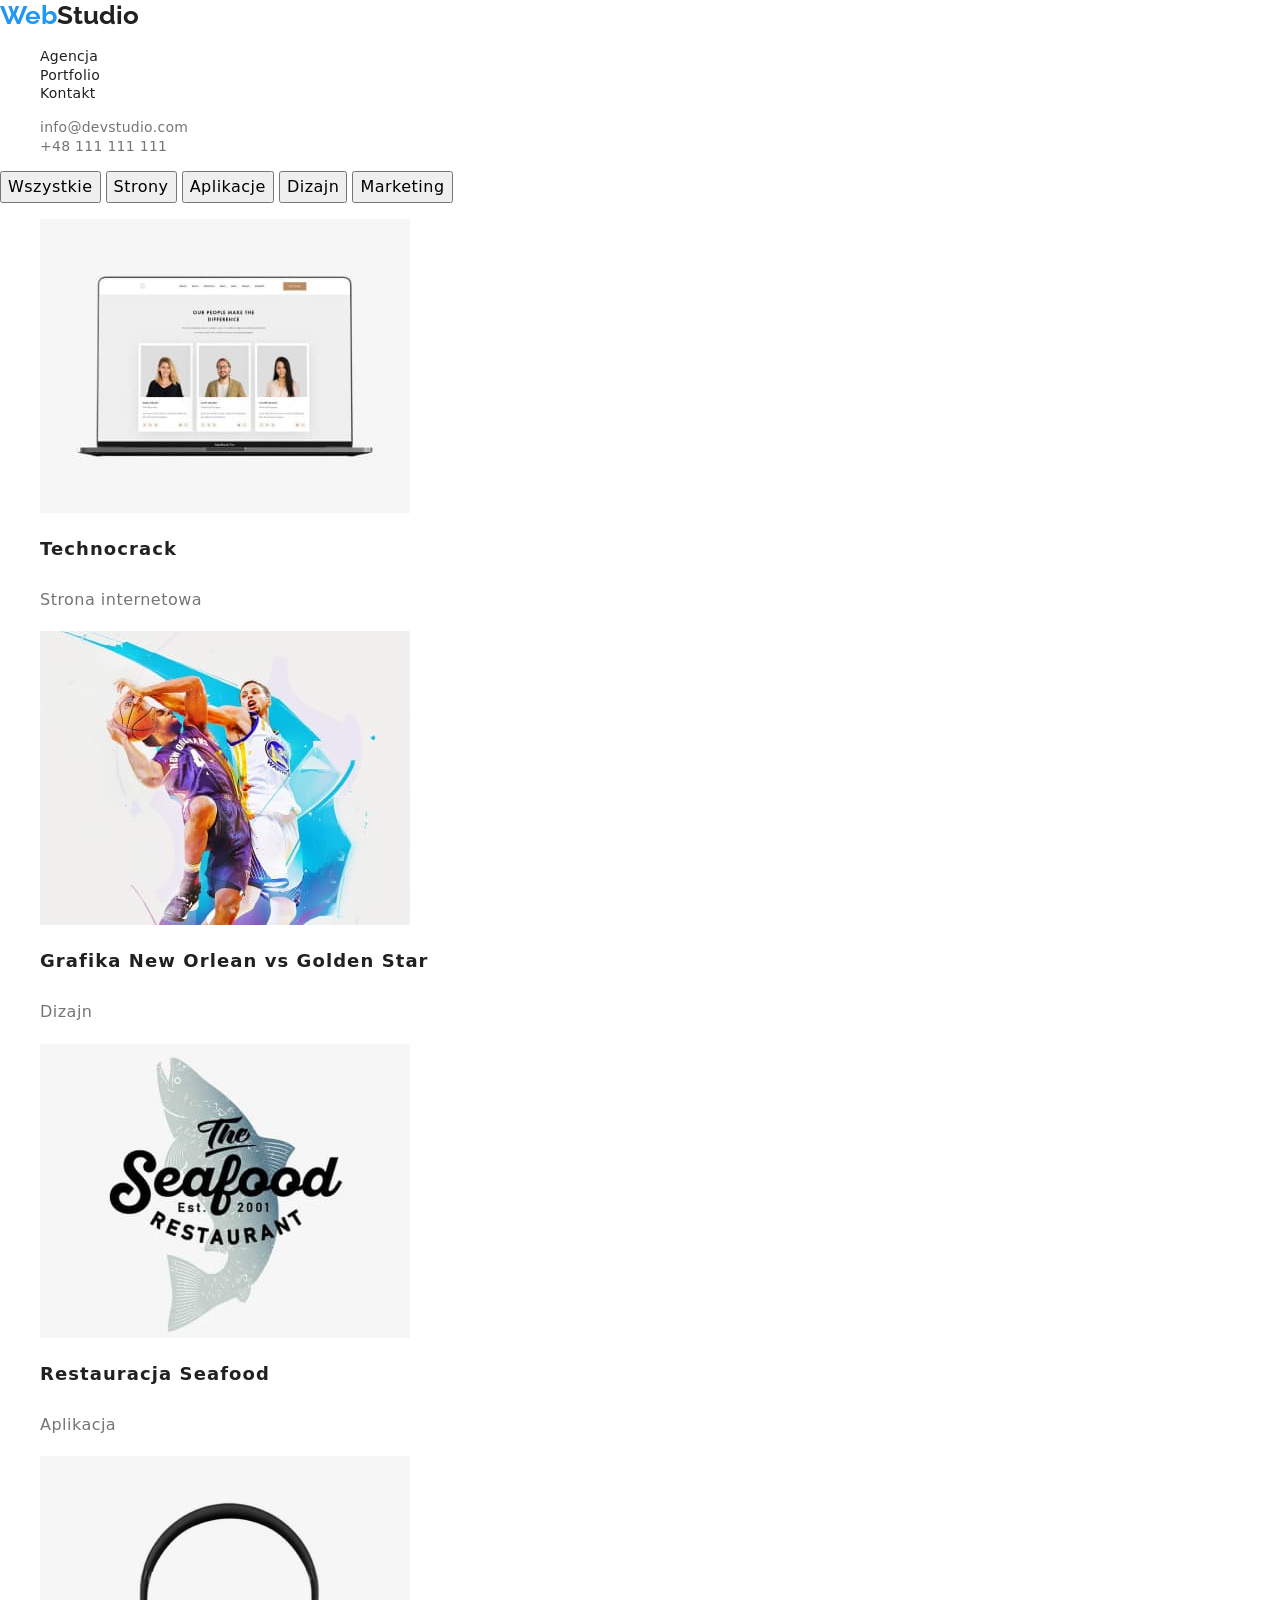
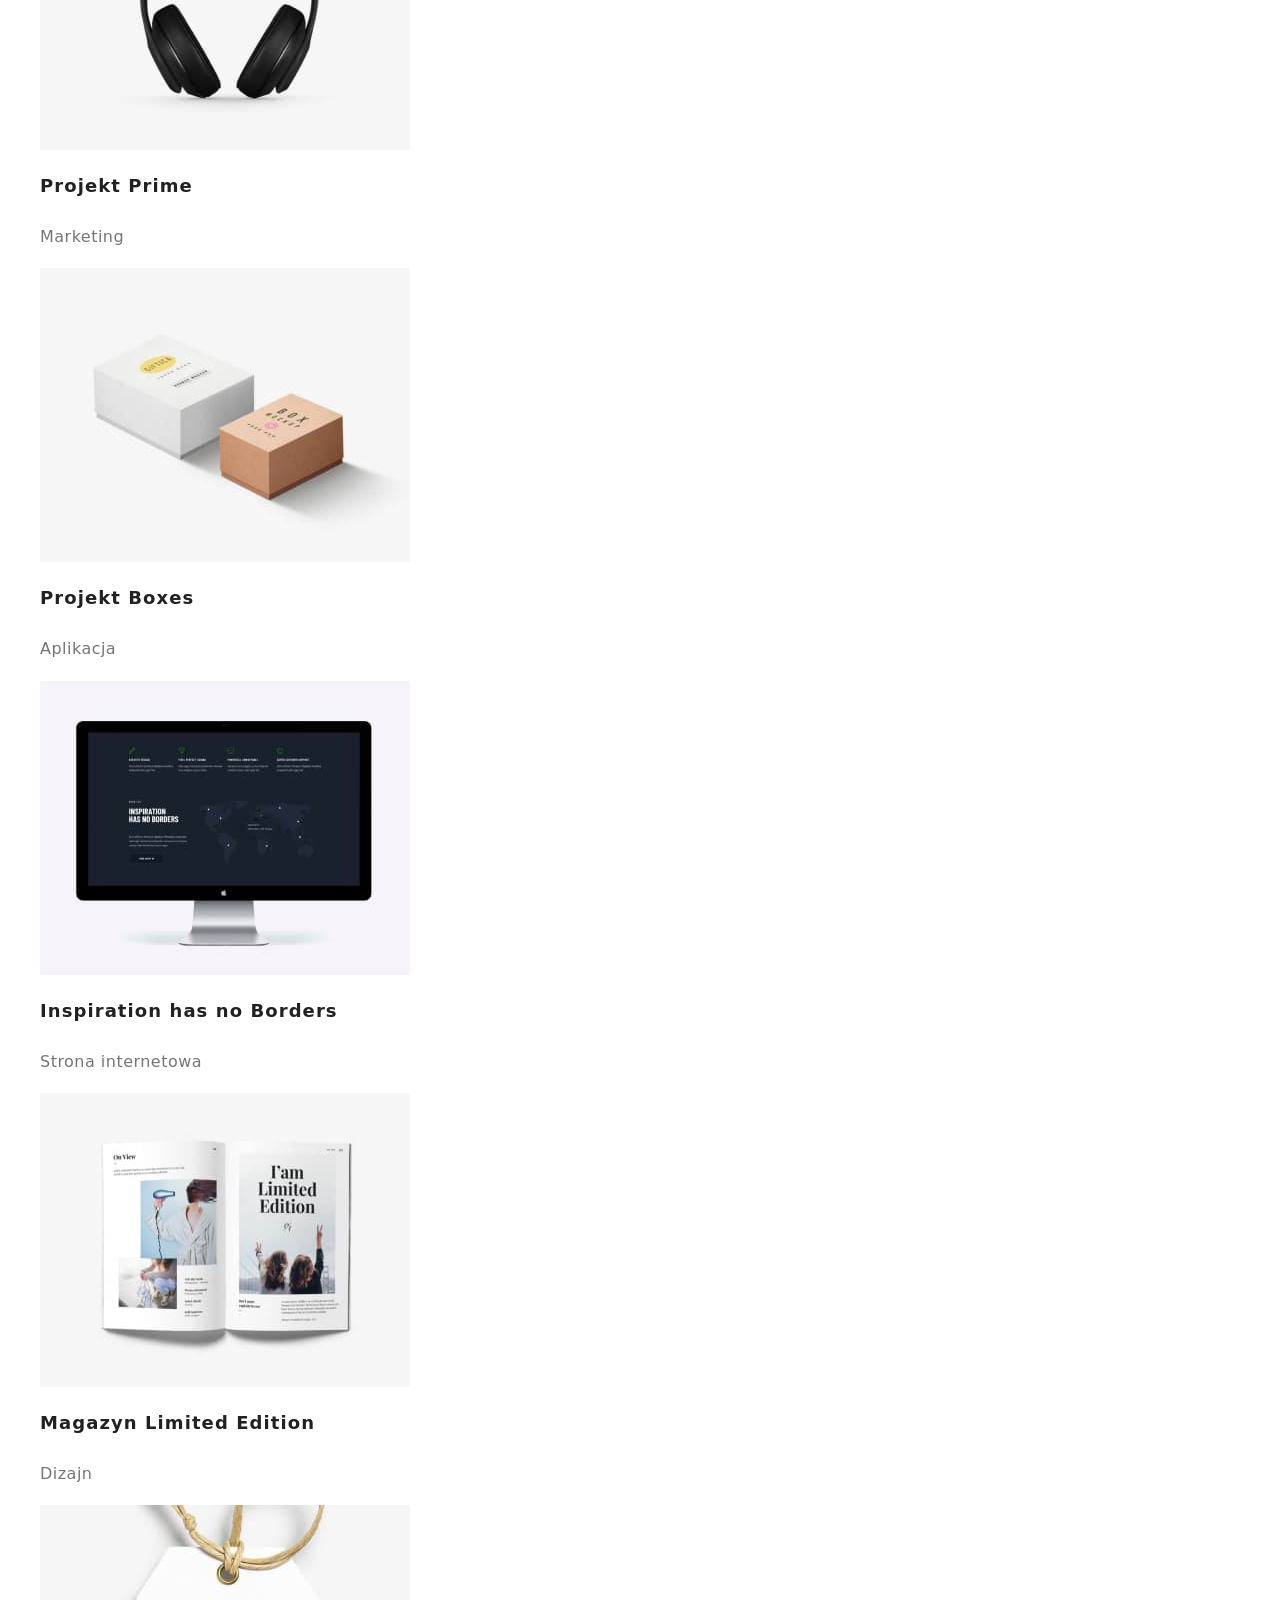
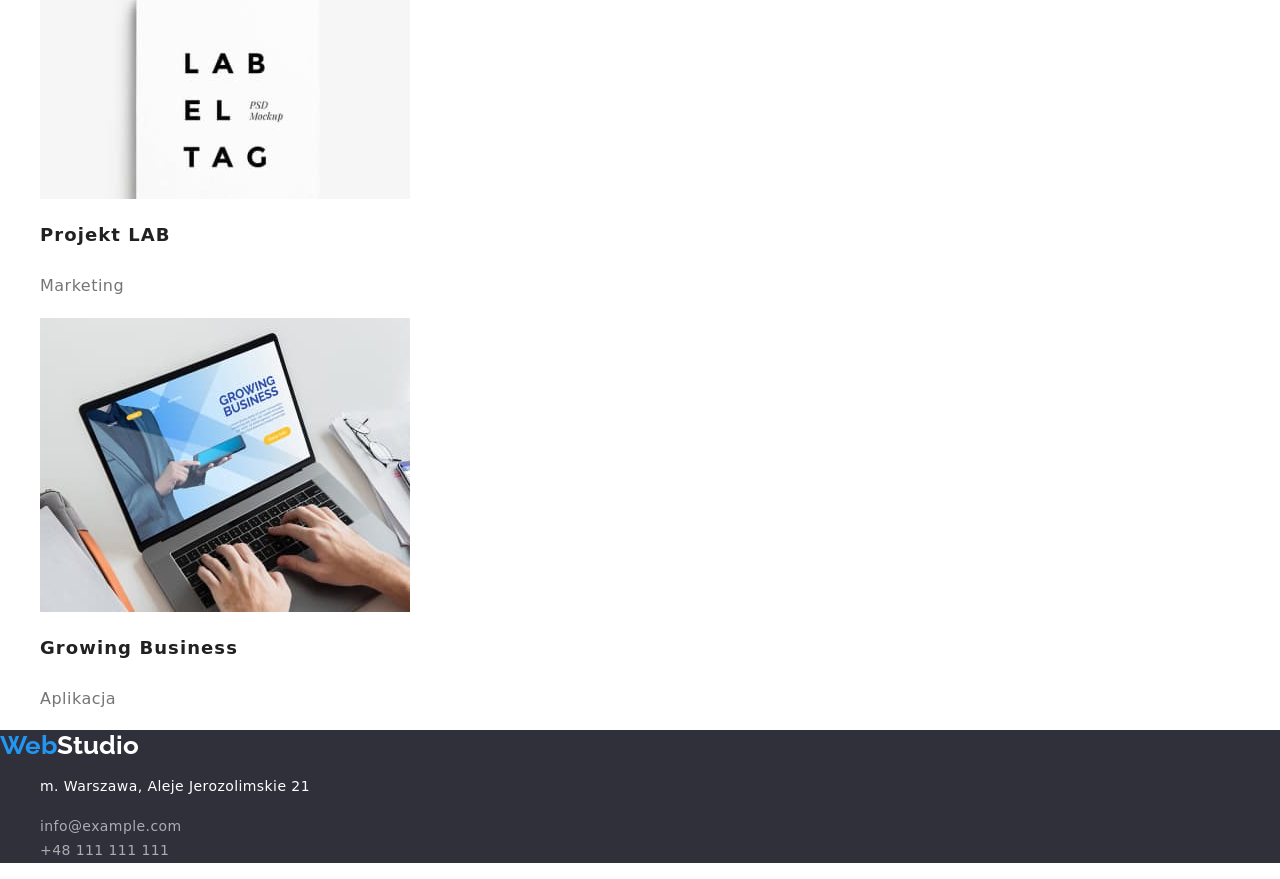
==== portfolio.html @ 0ccb574c "add modern-normalize" ====
<!DOCTYPE html>
<html lang="en">
  <head>
    <meta charset="UTF-8" />
    <meta http-equiv="X-UA-Compatible" content="IE=edge" />
    <meta name="viewport" content="width=device-width, initial-scale=1.0" />
    <title>Portfolio</title>
    <link href="./css/styles.css" rel="stylesheet" />
    <link rel="preconnect" href="https://fonts.googleapis.com" />
    <link rel="preconnect" href="https://fonts.gstatic.com" crossorigin />
    <link
      href="https://fonts.googleapis.com/css2?family=Raleway:wght@700&family=Roboto:wght@400;500;700;900&display=swap"
      rel="stylesheet"
    />
    <link
      rel="stylesheet"
      href="https://cdnjs.cloudflare.com/ajax/libs/modern-normalize/1.1.0/modern-normalize.min.css"
      integrity="sha512-wpPYUAdjBVSE4KJnH1VR1HeZfpl1ub8YT/NKx4PuQ5NmX2tKuGu6U/JRp5y+Y8XG2tV+wKQpNHVUX03MfMFn9Q=="
      crossorigin="anonymous"
      referrerpolicy="no-referrer"
    />
  </head>
  <body>
    <header>
      <a class="logo" href="./index.html"><span class="text-blue">Web</span>Studio</a>
      <nav>
        <ul class="menu-nav">
          <li><a href="./index.html">Agencja</a></li>
          <li><a href="./portfolio.html">Portfolio</a></li>
          <li><a href="#">Kontakt</a></li>
        </ul>
      </nav>
      <ul class="menu-contact">
        <li>
          <a href="mailto:info@devstudio.com">info@devstudio.com</a>
        </li>
        <li>
          <a href="tel:+48111111111">+48 111 111 111</a>
        </li>
      </ul>
    </header>
    <main>
      <section class="portfolio-list">
        <div class="menu2">
          <button class="porfolio-button" type="button">Wszystkie</button>
          <button class="porfolio-button" type="button">Strony</button>
          <button class="porfolio-button" type="button">Aplikacje</button>
          <button class="porfolio-button" type="button">Dizajn</button>
          <button class="porfolio-button" type="button">Marketing</button>
        </div>
        <div>
          <ul>
            <li>
              <img
                src="./images/portfolio/portfolio1_img.jpg"
                alt="strona internetowa technocrack"
                width="370px"
                height="294px"
              />
              <p class="porfolio-main-text">Technocrack</p>
              <p class="porfolio-text">Strona internetowa</p>
            </li>
            <li>
              <img
                src="./images/portfolio/portfolio2_img.jpg"
                alt="Dizajn Grafika New Orlean vs Golden Star"
                width="370px"
                height="294px"
              />
              <p class="porfolio-main-text">Grafika New Orlean vs Golden Star</p>
              <p class="porfolio-text">Dizajn</p>
            </li>
            <li>
              <img
                src="./images/portfolio/portfolio3_img.jpg"
                alt="Aplikacja Restauracja Seafood"
                width="370px"
                height="294px"
              />
              <p class="porfolio-main-text">Restauracja Seafood</p>
              <p class="porfolio-text">Aplikacja</p>
            </li>
            <li>
              <img
                src="./images/portfolio/portfolio4_img.jpg"
                alt="Marketing Projekt Prime"
                width="370px"
                height="294px"
              />
              <p class="porfolio-main-text">Projekt Prime</p>
              <p class="porfolio-text">Marketing</p>
            </li>
            <li>
              <img
                src="./images/portfolio/portfolio5_img.jpg"
                alt="Aplikacja Projekt Boxes"
                width="370px"
                height="294px"
              />
              <p class="porfolio-main-text">Projekt Boxes</p>
              <p class="porfolio-text">Aplikacja</p>
            </li>
            <li>
              <img
                src="./images/portfolio/portfolio6_img.jpg"
                alt="Strona internetowa Inspiration has no Borders"
                width="370px"
                height="294px"
              />
              <p class="porfolio-main-text">Inspiration has no Borders</p>
              <p class="porfolio-text">Strona internetowa</p>
            </li>
            <li>
              <img
                src="./images/portfolio/portfolio7_img.jpg"
                alt="Dizajn Magazyn Limited Edition"
                width="370px"
                height="294px"
              />
              <p class="porfolio-main-text">Magazyn Limited Edition</p>
              <p class="porfolio-text">Dizajn</p>
            </li>
            <li>
              <img
                src="./images/portfolio/portfolio8_img.jpg"
                alt="Marketing Projekt LAB"
                width="370px"
                height="294px"
              />
              <p class="porfolio-main-text">Projekt LAB</p>
              <p class="porfolio-text">Marketing</p>
            </li>
            <li>
              <img
                src="./images/portfolio/portfolio9_img.jpg"
                alt="Aplikacja Growing Business"
                width="370px"
                height="294px"
              />
              <p class="porfolio-main-text">Growing Business</p>
              <p class="porfolio-text">Aplikacja</p>
            </li>
          </ul>
        </div>
      </section>
    </main>
    <footer>
      <div class="footer-box">
        <a class="logo" href="./index.html"><span class="text-blue">Web</span>Studio</a>
        <address>
          <ul class="footer-address">
            <li>
              <a href="https://goo.gl/maps/KbZr57rCnXVUUgMi8" target="_blank"
                >m. Warszawa, Aleje Jerozolimskie 21</a
              >
            </li>
          </ul>
        </address>
        <ul class="footer-contact">
          <li><a href="mailto:info@example.com">info@example.com</a></li>
          <li><a href="tel:+48111111111">+48 111 111 111</a></li>
        </ul>
      </div>
    </footer>
  </body>
</html>
---- css/styles.css ----
body {
  font-family: 'Roboto', 'Raleway', sans-serif;
  color: #212121;
}
img {
  display: block;
}

/*WebStudio*/
.logo {
  font-family: 'Raleway';
  font-size: 26px;
  font-weight: 700;
  line-height: 1.2;
  text-decoration: none;
  color: #212121;
}
.logo:hover,
.logo:focus {
  color: #2196f3;
}
.text-blue {
  color: #2196f3;
}

/*Menu*/
.menu-nav a {
  font-size: 14px;
  font-weight: 500;
  line-height: 1.1;
  letter-spacing: 0.02em;
}
.menu-nav {
  list-style-type: none;
}
.menu-nav a {
  text-decoration: none;
  color: #212121;
}
.menu-nav a:hover,
.menu-nav a:focus {
  color: #2196f3;
}

/*Kontakt w header*/
.menu-contact a {
  font-size: 14px;
  font-weight: 500;
  line-height: 1.1;
  letter-spacing: 0.02em;
  color: #757575;
  text-decoration: none;
}
.menu-contact a:hover,
.menu-contact a:focus {
  color: #2196f3;
}
.menu-contact {
  list-style-type: none;
}

/*Linki*/
.link-decoration-color {
  text-decoration: none;
  color: #212121;
}

/*footer*/
.footer-box {
  background-color: #2f303a;
}
.footer-box a {
  color: #ffffff;
  text-decoration: none;
}
.footer-box a:hover,
.footer-box a:focus {
  color: #2196f3;
}
.footer-address {
  font-size: 14px;
  line-height: 1.7;
  letter-spacing: 0.03em;
  font-style: normal;
  list-style-type: none;
}
.footer-contact a {
  color: rgba(255, 255, 255, 0.6);
  font-size: 14px;
  line-height: 1.7;
  letter-spacing: 0.03em;
}

.footer-contact {
  list-style-type: none;
}

/*---Agencja---*/
/* EFEKTYWNE ROZWIĄZANIA DLA WASZEGO BIZNESU */
.first-page {
  background-color: #2f303a;
}
.main-title {
  color: #ffffff;
  font-weight: 900;
  font-size: 44px;
  line-height: 1.4;
  text-align: center;
  letter-spacing: 0.06em;
  text-transform: uppercase;
}
.first-page .first-button {
  background-color: #2196f3;
  color: #ffffff;
  font-weight: 700;
  font-size: 16px;
  line-height: 1.9;
  cursor: pointer;
  border-radius: 4px;
}
.first-page .first-button:hover,
.first-page .first-button:focus {
  box-shadow: 0px 4px 4px rgba(0, 0, 0, 0.15);
}

/*nasze atuty*/
.feature-box {
  list-style-type: none;
}
.text-feature {
  font-weight: 700;
  font-size: 14px;
  line-height: 1.1;
  letter-spacing: 0.03em;
  text-transform: uppercase;
}
.text-feature-under {
  font-size: 14px;
  line-height: 1.7;
  letter-spacing: 0.03em;
  color: #757575;
}

/*Czym sie zajmujemy*/
.second-title {
  font-weight: 700;
  font-size: 36px;
  line-height: 1.2;
  text-align: center;
  letter-spacing: 0.03em;
  list-style-type: none;
}
.job-box ul {
  list-style-type: none;
}

/*Nasz zespół*/
.team-box {
  background-color: #f5f4fa;
}
.team-box ul {
  list-style-type: none;
}

.third-title {
  font-weight: 500;
  font-size: 16px;
  line-height: 1.2;
  letter-spacing: 0.03em;
}
.job-name {
  font-size: 16px;
  line-height: 1.2;
  letter-spacing: 0.03em;
  color: #757575;
}

/*PORTFOLIO*/
/*Lista portfolio*/
.portfolio-list ul {
  list-style-type: none;
}
.portfolio-list button {
  cursor: pointer;
  font-weight: 500;
  font-size: 16px;
  line-height: 1.6;
  text-align: center;
  letter-spacing: 0.03em;
}
.porfolio-button:hover,
.porfolio-button:focus {
  background-color: #2196f3;
  border-radius: 4px;
  box-shadow: 0px 3px 1px rgba(0, 0, 0, 0.1), 0px 1px 2px rgba(0, 0, 0, 0.08),
    0px 2px 2px rgba(0, 0, 0, 0.12);
}
.porfolio-main-text {
  font-weight: 700;
  font-size: 18px;
  line-height: 2;
  letter-spacing: 0.06em;
}
.porfolio-text {
  font-size: 16px;
  line-height: 1.9;
  letter-spacing: 0.03em;
  color: #757575;
}
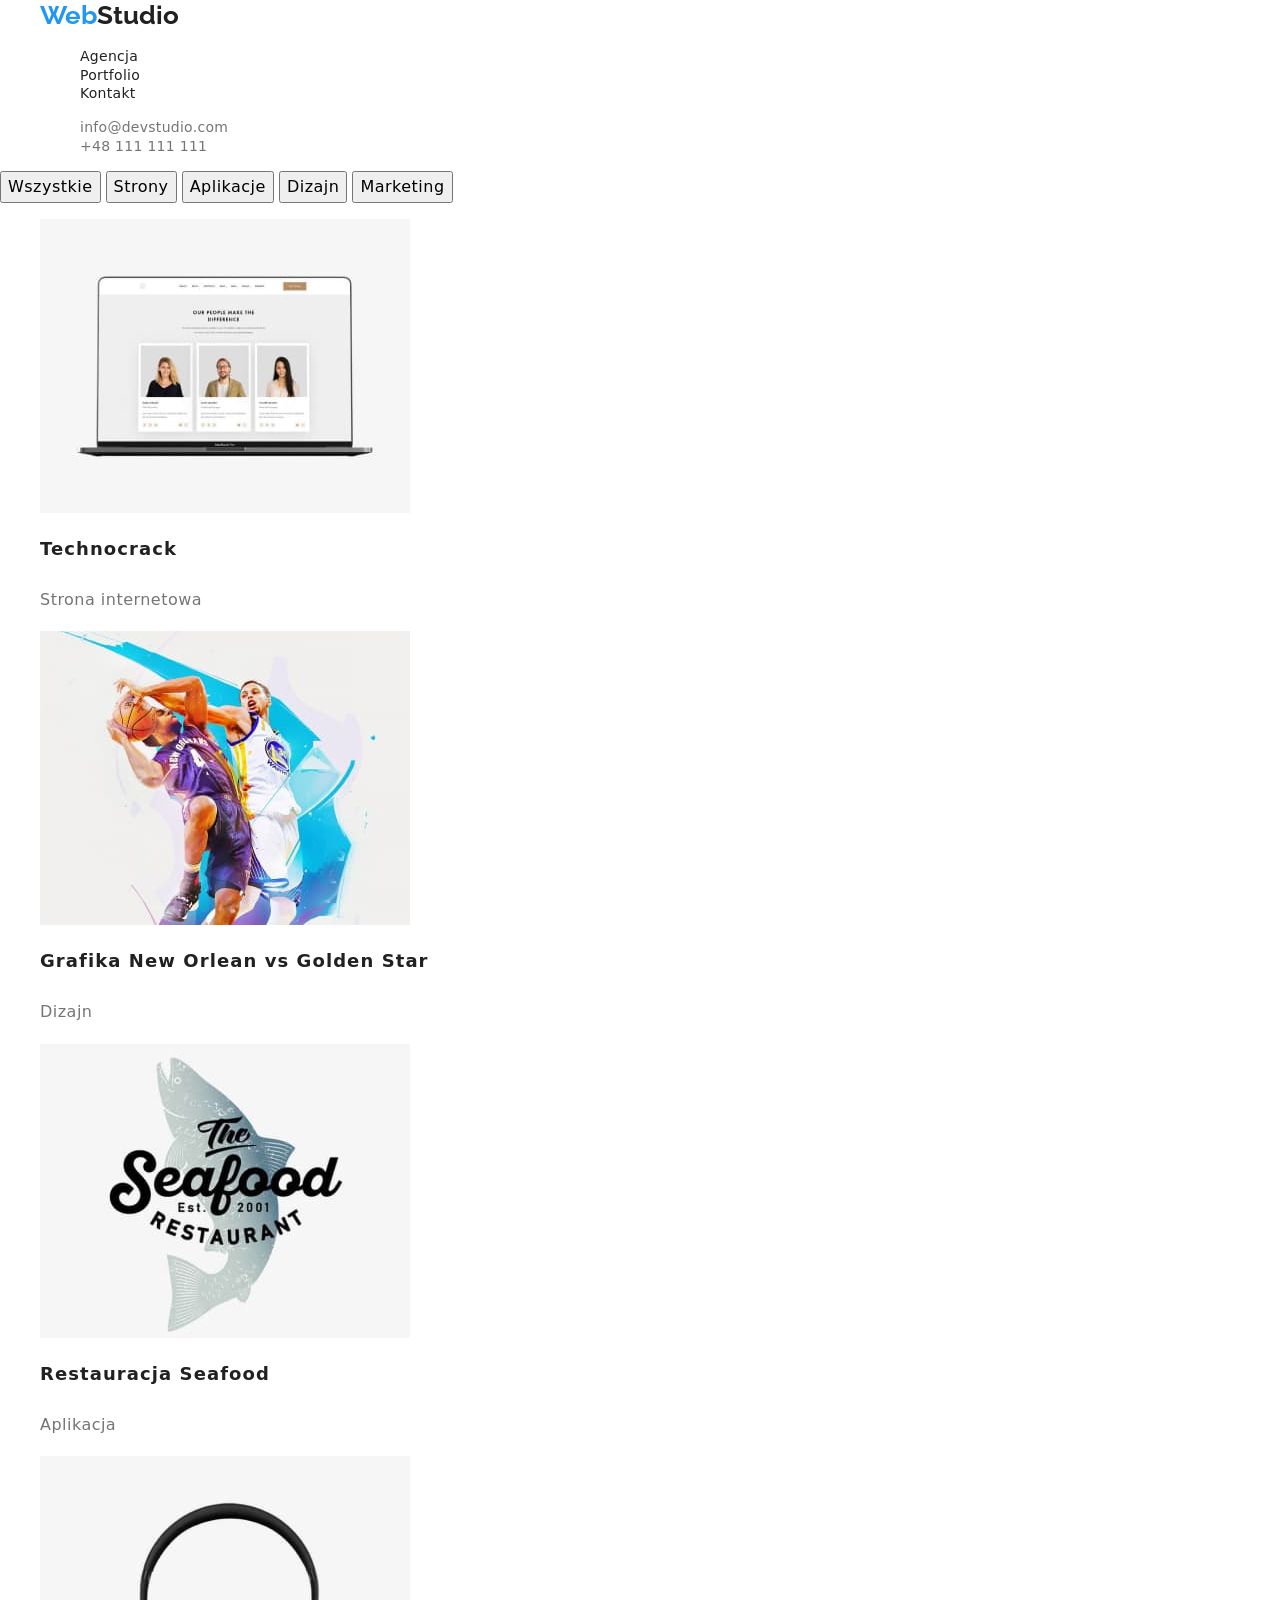
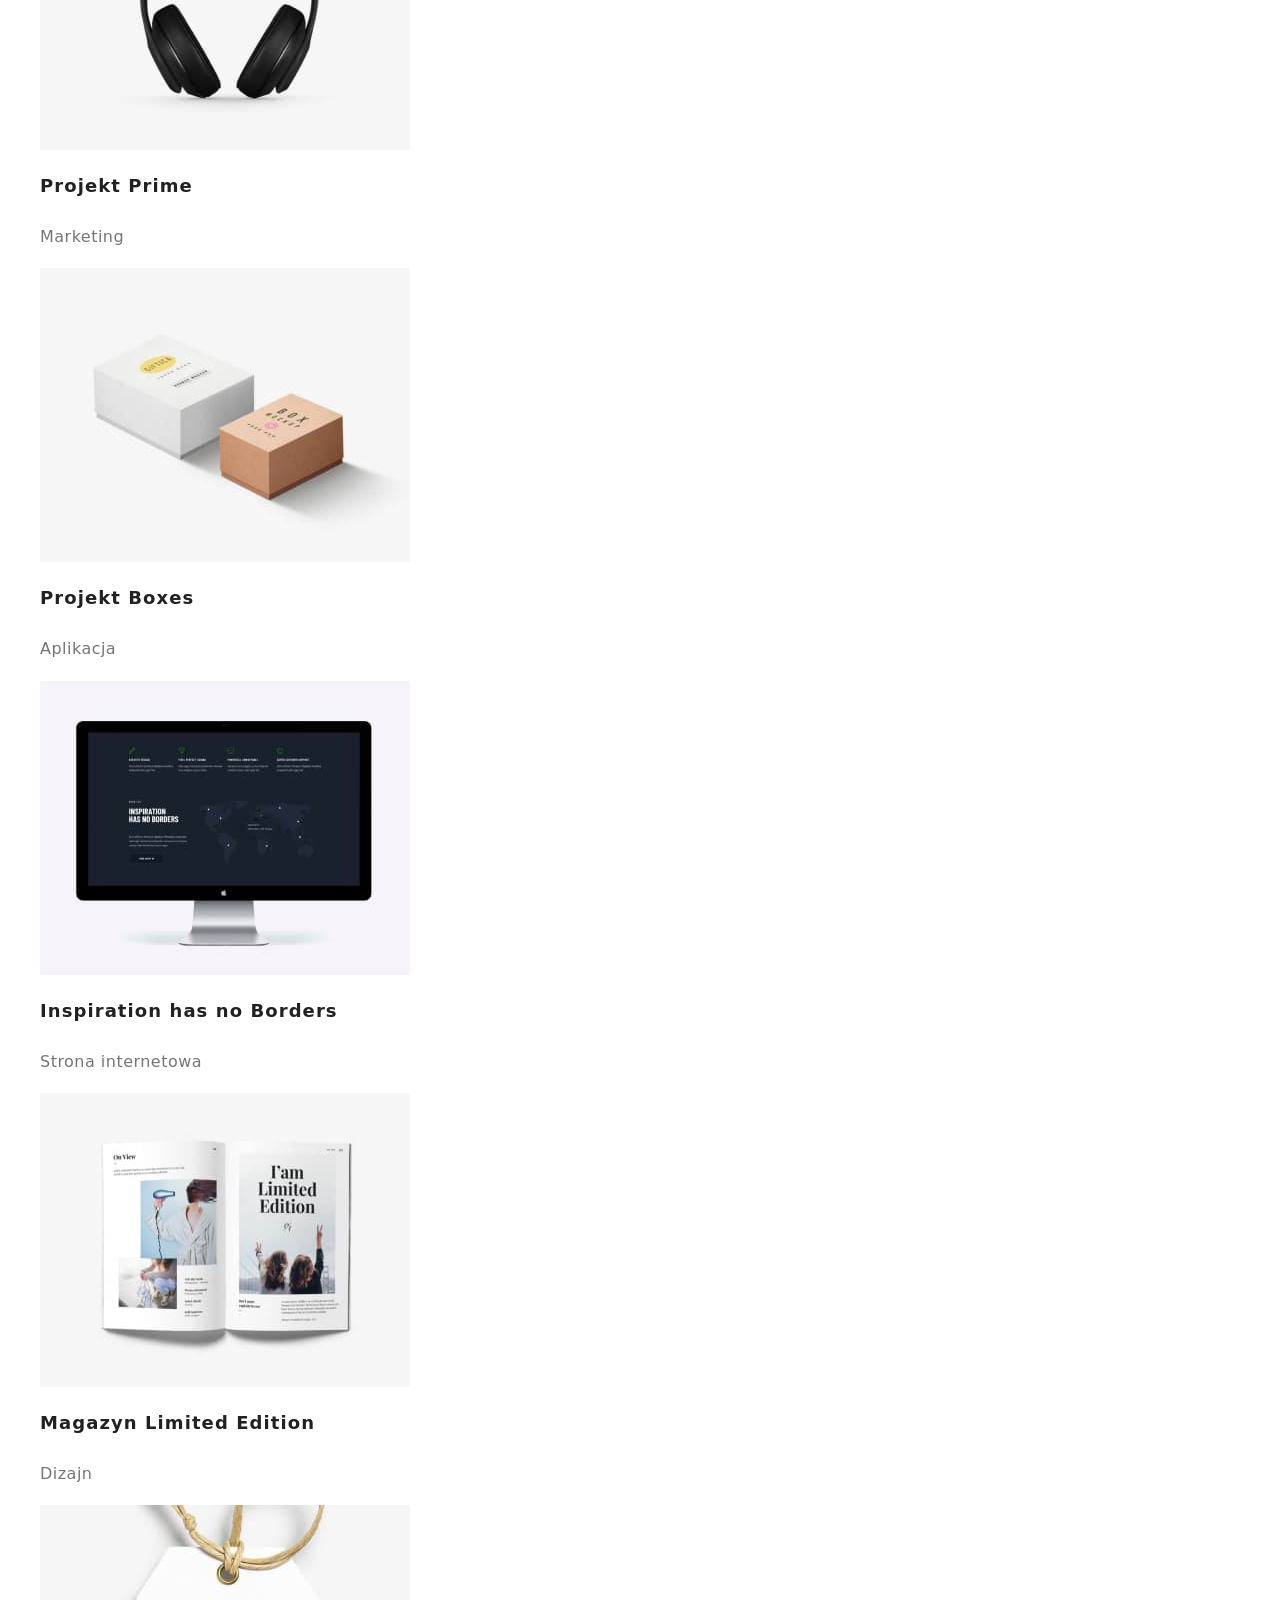
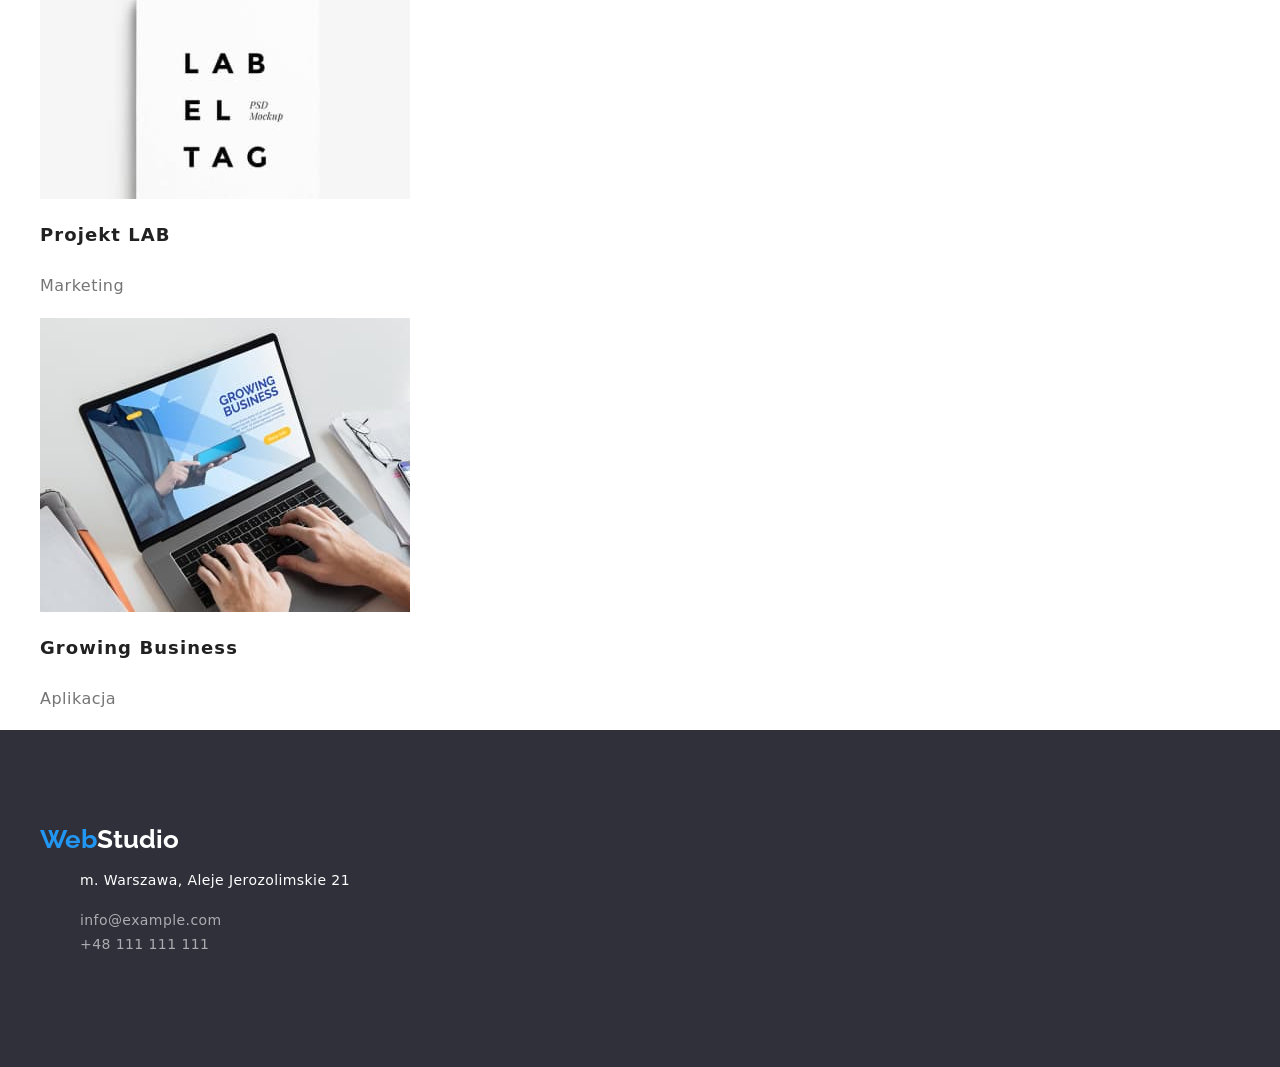
==== commit e311ed04: "add class container and section" ====
--- a/portfolio.html
+++ b/portfolio.html
@@ -22,22 +22,24 @@
   </head>
   <body>
     <header>
-      <a class="logo" href="./index.html"><span class="text-blue">Web</span>Studio</a>
-      <nav>
-        <ul class="menu-nav">
-          <li><a href="./index.html">Agencja</a></li>
-          <li><a href="./portfolio.html">Portfolio</a></li>
-          <li><a href="#">Kontakt</a></li>
+      <div class="container">
+        <a class="logo" href="./index.html"><span class="text-blue">Web</span>Studio</a>
+        <nav>
+          <ul class="menu-nav">
+            <li><a href="./index.html">Agencja</a></li>
+            <li><a href="./portfolio.html">Portfolio</a></li>
+            <li><a href="#">Kontakt</a></li>
+          </ul>
+        </nav>
+        <ul class="menu-contact">
+          <li>
+            <a href="mailto:info@devstudio.com">info@devstudio.com</a>
+          </li>
+          <li>
+            <a href="tel:+48111111111">+48 111 111 111</a>
+          </li>
         </ul>
-      </nav>
-      <ul class="menu-contact">
-        <li>
-          <a href="mailto:info@devstudio.com">info@devstudio.com</a>
-        </li>
-        <li>
-          <a href="tel:+48111111111">+48 111 111 111</a>
-        </li>
-      </ul>
+      </div>
     </header>
     <main>
       <section class="portfolio-list">
@@ -145,22 +147,24 @@
       </section>
     </main>
     <footer>
-      <div class="footer-box">
-        <a class="logo" href="./index.html"><span class="text-blue">Web</span>Studio</a>
-        <address>
-          <ul class="footer-address">
-            <li>
-              <a href="https://goo.gl/maps/KbZr57rCnXVUUgMi8" target="_blank"
-                >m. Warszawa, Aleje Jerozolimskie 21</a
-              >
-            </li>
+      <section class="section footer-box">
+        <div class="container">
+          <a class="logo" href="./index.html"><span class="text-blue">Web</span>Studio</a>
+          <address>
+            <ul class="footer-address">
+              <li>
+                <a href="https://goo.gl/maps/KbZr57rCnXVUUgMi8" target="_blank"
+                  >m. Warszawa, Aleje Jerozolimskie 21</a
+                >
+              </li>
+            </ul>
+          </address>
+          <ul class="footer-contact">
+            <li><a href="mailto:info@example.com">info@example.com</a></li>
+            <li><a href="tel:+48111111111">+48 111 111 111</a></li>
           </ul>
-        </address>
-        <ul class="footer-contact">
-          <li><a href="mailto:info@example.com">info@example.com</a></li>
-          <li><a href="tel:+48111111111">+48 111 111 111</a></li>
-        </ul>
-      </div>
+        </div>
+      </section>
     </footer>
   </body>
 </html>
--- a/css/styles.css
+++ b/css/styles.css
@@ -1,9 +1,18 @@
+/*globalne*/
 body {
   font-family: 'Roboto', 'Raleway', sans-serif;
   color: #212121;
 }
 img {
   display: block;
+}
+.container {
+  max-width: 1200px;
+  margin: 0 auto;
+}
+.section {
+  padding-bottom: 94px;
+  padding-top: 94px;
 }
 
 /*WebStudio*/
@@ -65,7 +74,7 @@
   color: #212121;
 }
 
-/*footer*/
+/* footer */
 .footer-box {
   background-color: #2f303a;
 }
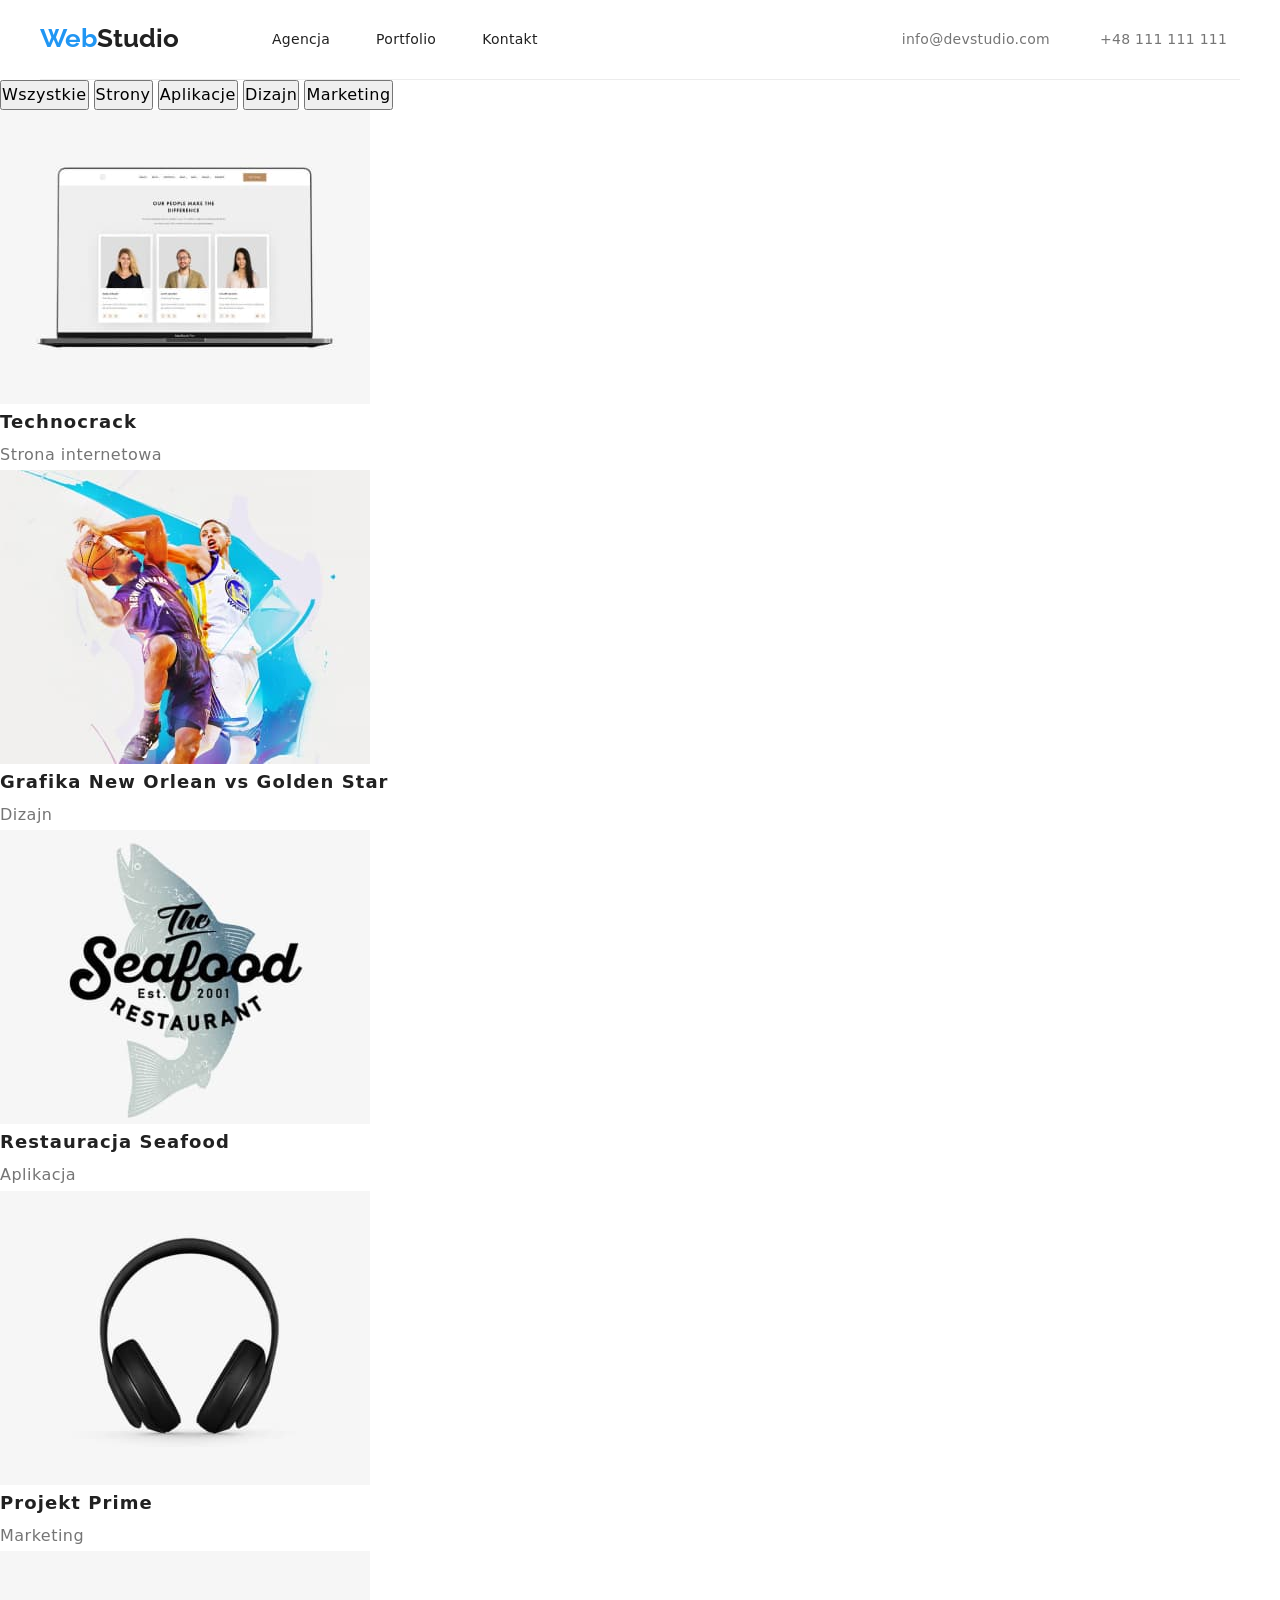
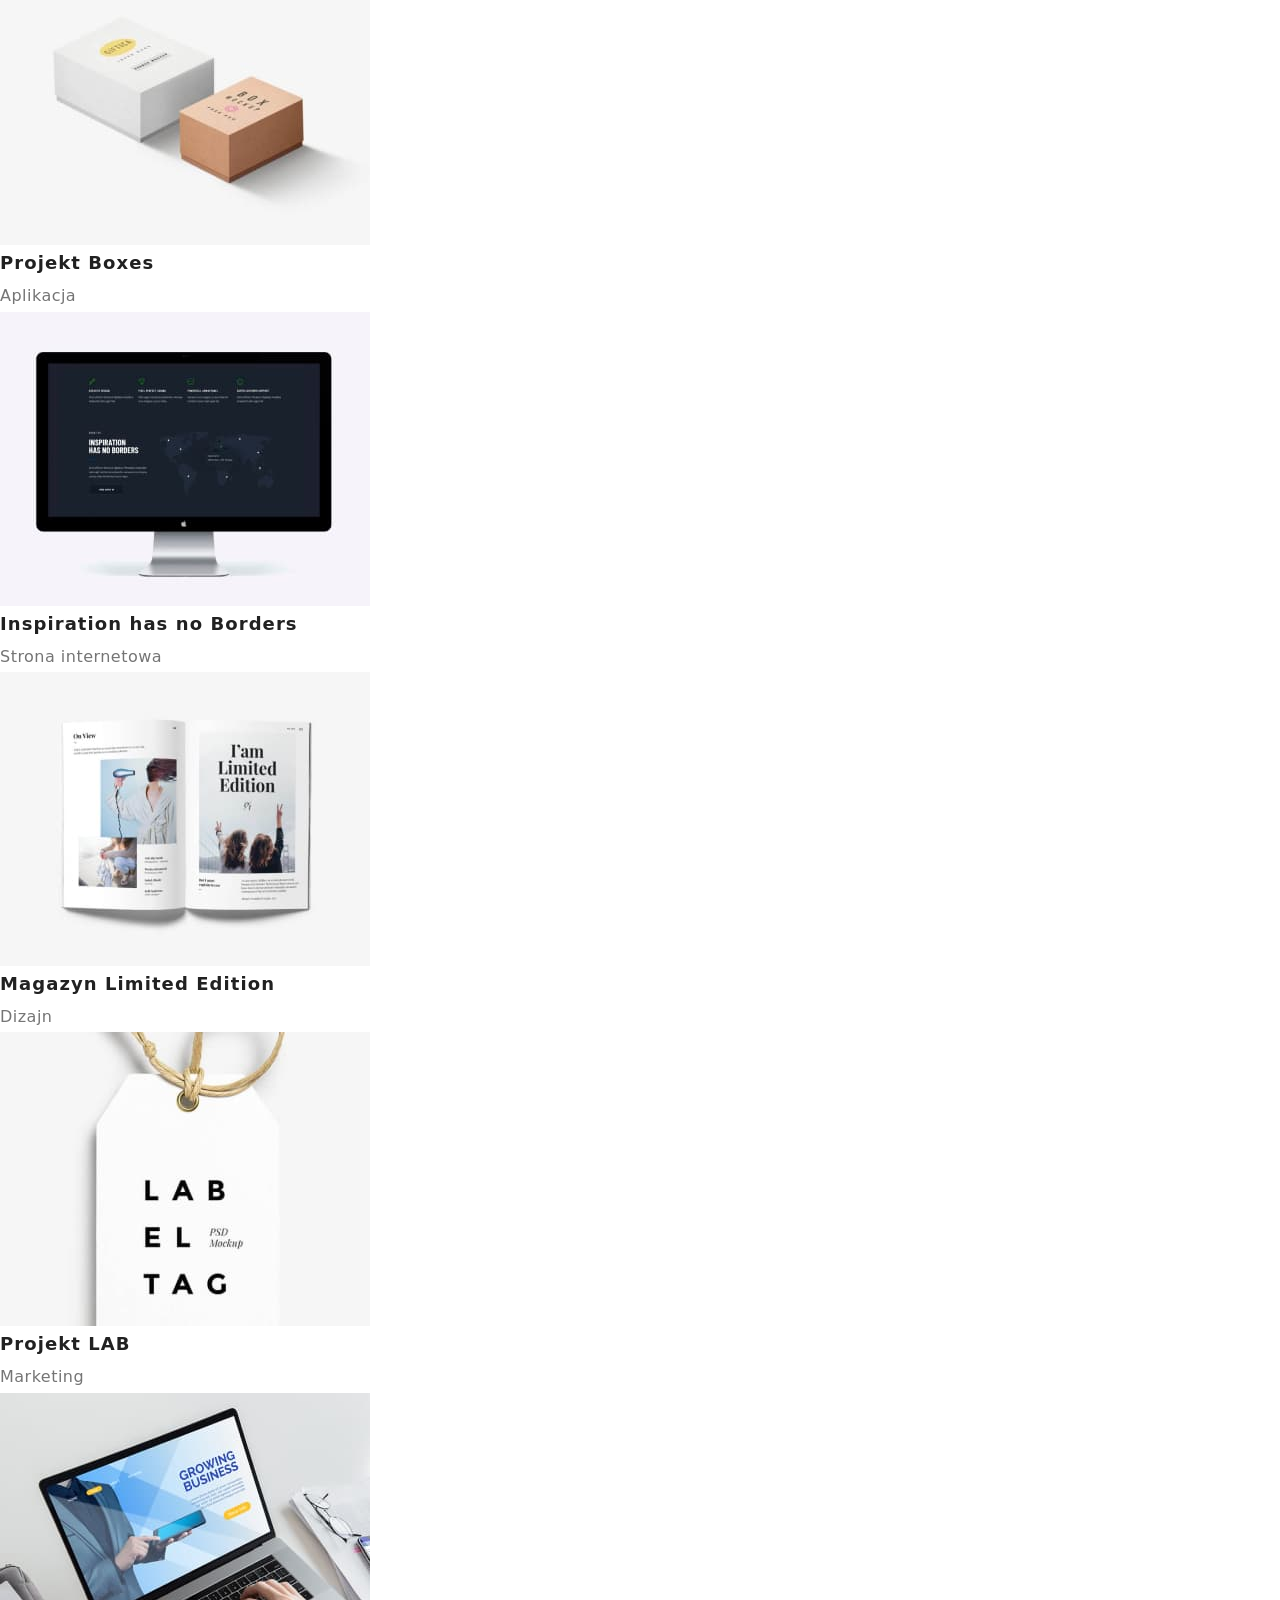
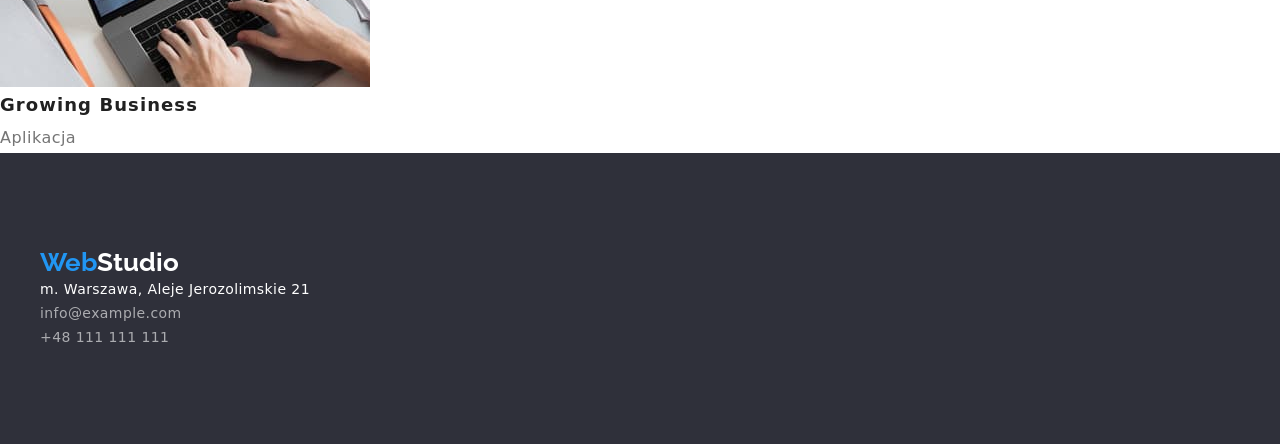
==== commit 7798e729: "header position" ====
--- a/portfolio.html
+++ b/portfolio.html
@@ -22,7 +22,7 @@
   </head>
   <body>
     <header>
-      <div class="container">
+      <div class="container header-position">
         <a class="logo" href="./index.html"><span class="text-blue">Web</span>Studio</a>
         <nav>
           <ul class="menu-nav">
--- a/css/styles.css
+++ b/css/styles.css
@@ -1,10 +1,21 @@
 /*globalne*/
+* {
+  box-sizing: border-box;
+  margin: 0;
+  padding: 0;
+}
 body {
   font-family: 'Roboto', 'Raleway', sans-serif;
   color: #212121;
 }
 img {
   display: block;
+}
+.header-position {
+  display: flex;
+  border-bottom: 1px solid #ececec;
+  align-items: center;
+  max-height: 80px;
 }
 .container {
   max-width: 1200px;
@@ -23,6 +34,7 @@
   line-height: 1.2;
   text-decoration: none;
   color: #212121;
+  margin: 24px 0 25px 0;
 }
 .logo:hover,
 .logo:focus {
@@ -41,6 +53,8 @@
 }
 .menu-nav {
   list-style-type: none;
+  display: flex;
+  margin-left: 93px;
 }
 .menu-nav a {
   text-decoration: none;
@@ -50,6 +64,9 @@
 .menu-nav a:focus {
   color: #2196f3;
 }
+.menu-nav li:not(:last-child) {
+  margin-right: 46px;
+}
 
 /*Kontakt w header*/
 .menu-contact a {
@@ -66,6 +83,11 @@
 }
 .menu-contact {
   list-style-type: none;
+  display: flex;
+  margin-left: 364px;
+}
+.menu-contact li:not(:last-child) {
+  margin-right: 50px;
 }
 
 /*Linki*/
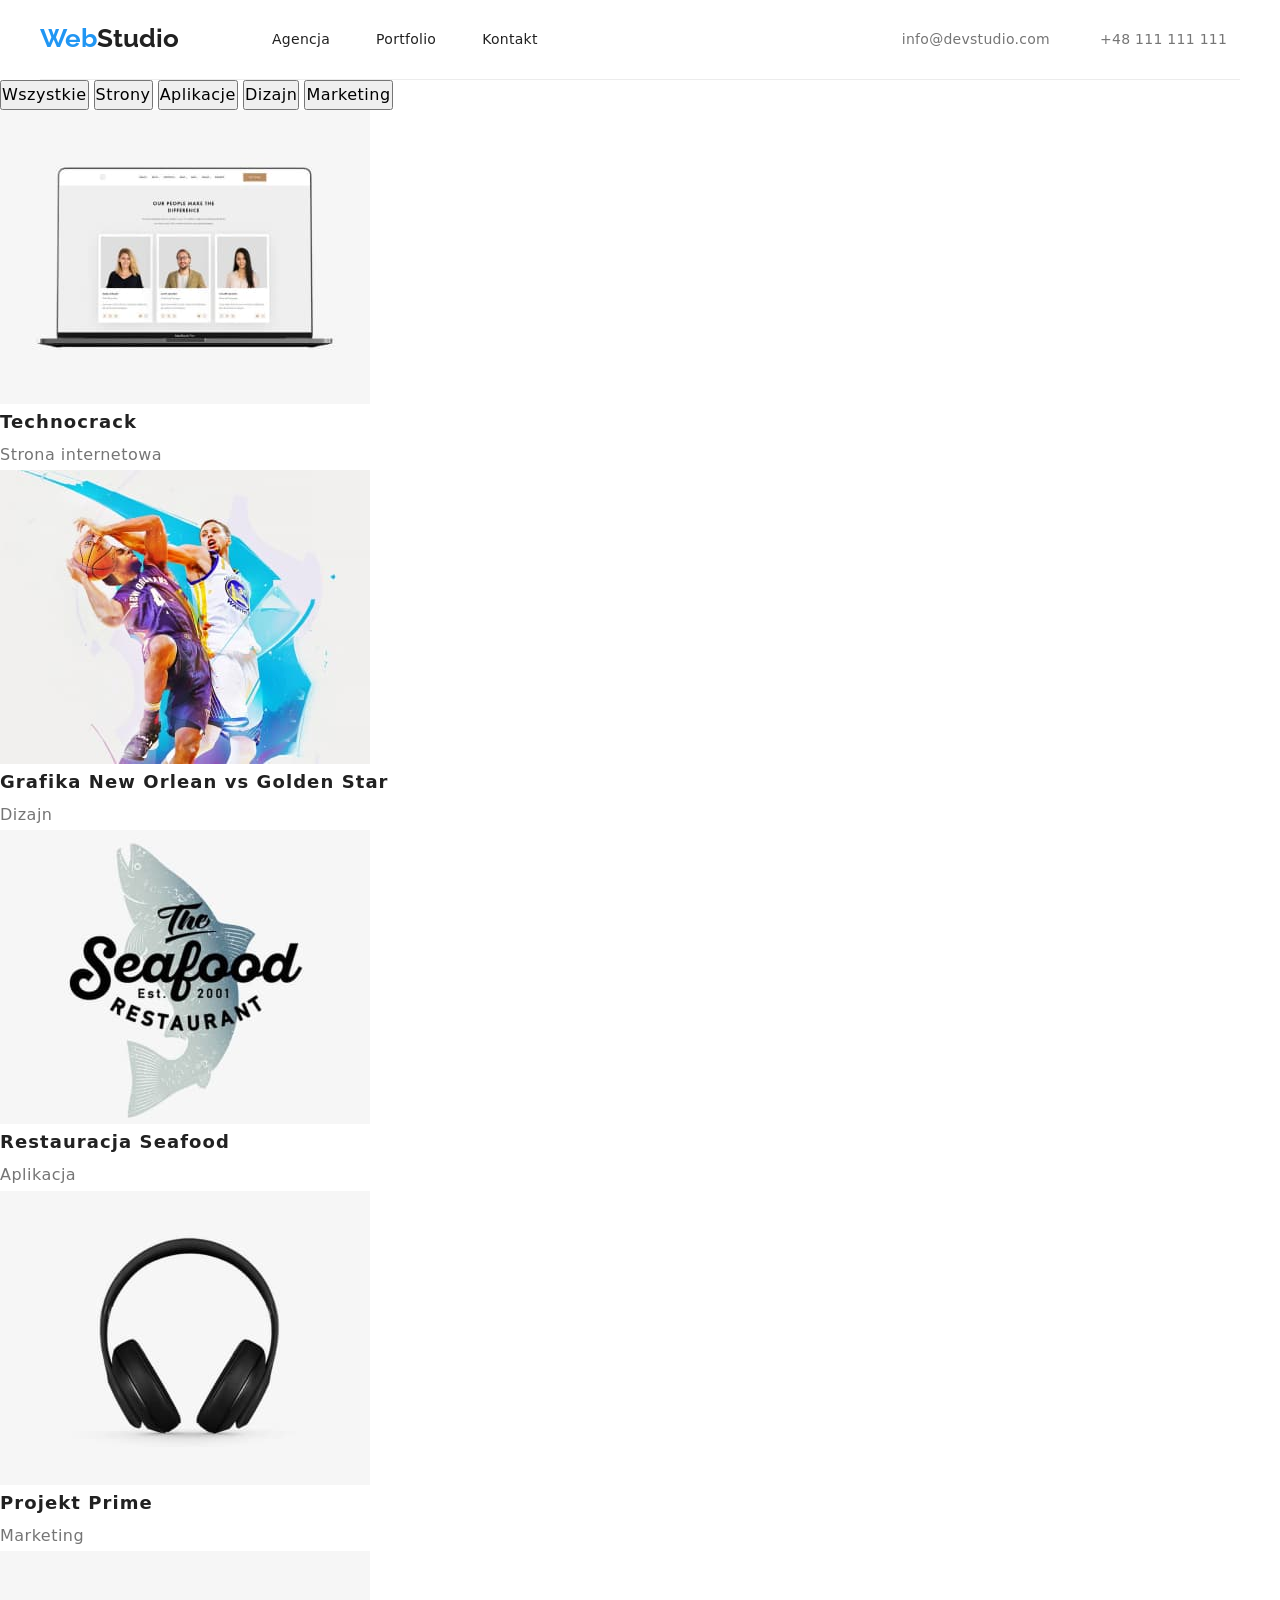
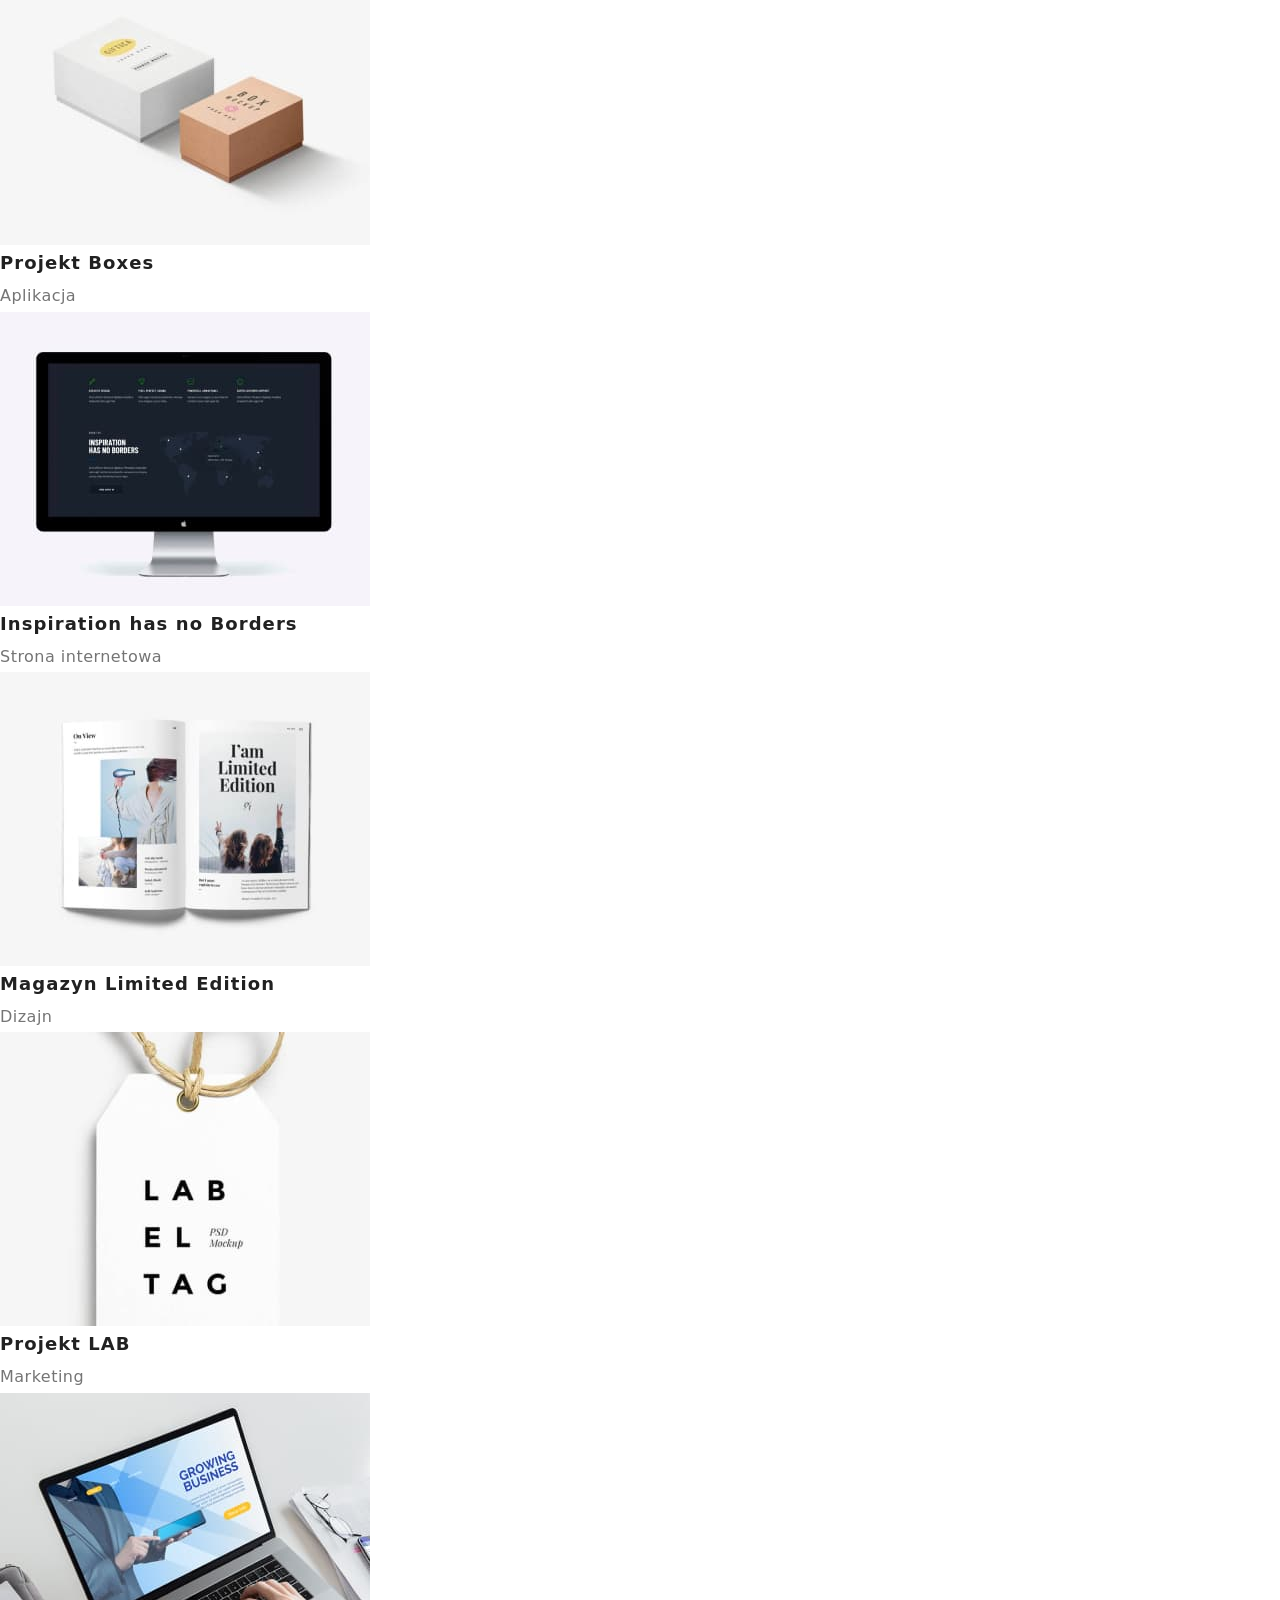
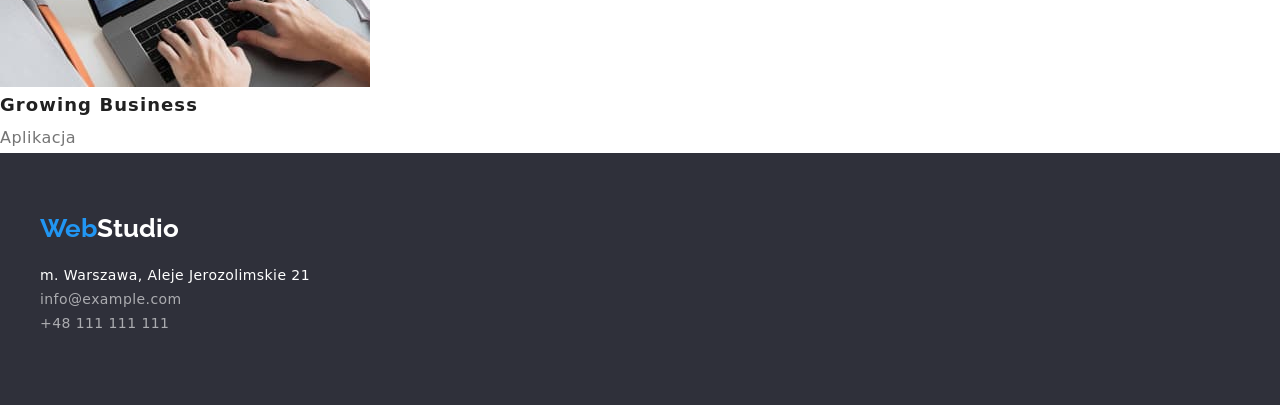
==== commit 65c2d03a: "first web position" ====
--- a/portfolio.html
+++ b/portfolio.html
@@ -147,9 +147,12 @@
       </section>
     </main>
     <footer>
-      <section class="section footer-box">
-        <div class="container">
+      <section class="footer-box">
+        <div class=" container">
+        <div class="footer-logo">
           <a class="logo" href="./index.html"><span class="text-blue">Web</span>Studio</a>
+          </div>
+          <div class="footer-nav-contact">
           <address>
             <ul class="footer-address">
               <li>
@@ -164,6 +167,7 @@
             <li><a href="tel:+48111111111">+48 111 111 111</a></li>
           </ul>
         </div>
+      </div>
       </section>
     </footer>
   </body>
--- a/css/styles.css
+++ b/css/styles.css
@@ -99,6 +99,7 @@
 /* footer */
 .footer-box {
   background-color: #2f303a;
+  height: 252px;
 }
 .footer-box a {
   color: #ffffff;
@@ -124,12 +125,20 @@
 
 .footer-contact {
   list-style-type: none;
+}
+.footer-logo {
+  padding-top: 60px;
+  padding-bottom: 20px;
+}
+.footer-nav-contact {
+  padding-bottom: 9px;
 }
 
 /*---Agencja---*/
 /* EFEKTYWNE ROZWIĄZANIA DLA WASZEGO BIZNESU */
 .first-page {
   background-color: #2f303a;
+  height: 600px;
 }
 .main-title {
   color: #ffffff;
@@ -139,24 +148,33 @@
   text-align: center;
   letter-spacing: 0.06em;
   text-transform: uppercase;
-}
-.first-page .first-button {
-  background-color: #2196f3;
-  color: #ffffff;
-  font-weight: 700;
-  font-size: 16px;
-  line-height: 1.9;
-  cursor: pointer;
-  border-radius: 4px;
+  padding-top: 200px;
+  padding-bottom: 20px;
 }
 .first-page .first-button:hover,
 .first-page .first-button:focus {
   box-shadow: 0px 4px 4px rgba(0, 0, 0, 0.15);
 }
+.first-button {
+  display: block;
+  cursor: pointer;
+  width: 200px;
+  height: 50px;
+  background: #2196f3;
+  margin: 0 auto;
+  padding: auto;
+  text-align: center;
+  color: #ffffff;
+  font-weight: 700;
+  font-size: 16px;
+  line-height: 1.9;
+  border-radius: 4px;
+}
 
 /*nasze atuty*/
 .feature-box {
   list-style-type: none;
+  display: flex;
 }
 .text-feature {
   font-weight: 700;
@@ -164,6 +182,7 @@
   line-height: 1.1;
   letter-spacing: 0.03em;
   text-transform: uppercase;
+  padding-bottom: 10px;
 }
 .text-feature-under {
   font-size: 14px;
@@ -180,17 +199,40 @@
   text-align: center;
   letter-spacing: 0.03em;
   list-style-type: none;
-}
+  padding-bottom: 50px;
+}
+/* .card-index > .item:not(:last-child) {
+  margin-right: 30px;} */
 .job-box ul {
   list-style-type: none;
-}
-
+  justify-content: space-between;
+  display: flex;
+  height: 100%;
+}
+.job-box {
+  padding-top: 0;
+}
+.job-box li:not(:last-child) {
+  margin-right: 30px;
+}
 /*Nasz zespół*/
 .team-box {
   background-color: #f5f4fa;
 }
-.team-box ul {
-  list-style-type: none;
+.card-team-list {
+  list-style-type: none;
+  display: flex;
+  justify-content: space-between;
+  height: 100%;
+}
+.card-team {
+  width: 270px;
+  height: 368px;
+  text-align: center;
+  background-color: rgba(255, 255, 255, 1);
+  box-shadow: 0px 1px 3px rgba(0, 0, 0, 0.12), 0px 1px 1px rgba(0, 0, 0, 0.14),
+    0px 2px 1px rgba(0, 0, 0, 0.2);
+  border-radius: 0px 0px 4px 4px;
 }
 
 .third-title {
@@ -198,6 +240,8 @@
   font-size: 16px;
   line-height: 1.2;
   letter-spacing: 0.03em;
+  padding-top: 30px;
+  padding-bottom: 10px;
 }
 .job-name {
   font-size: 16px;
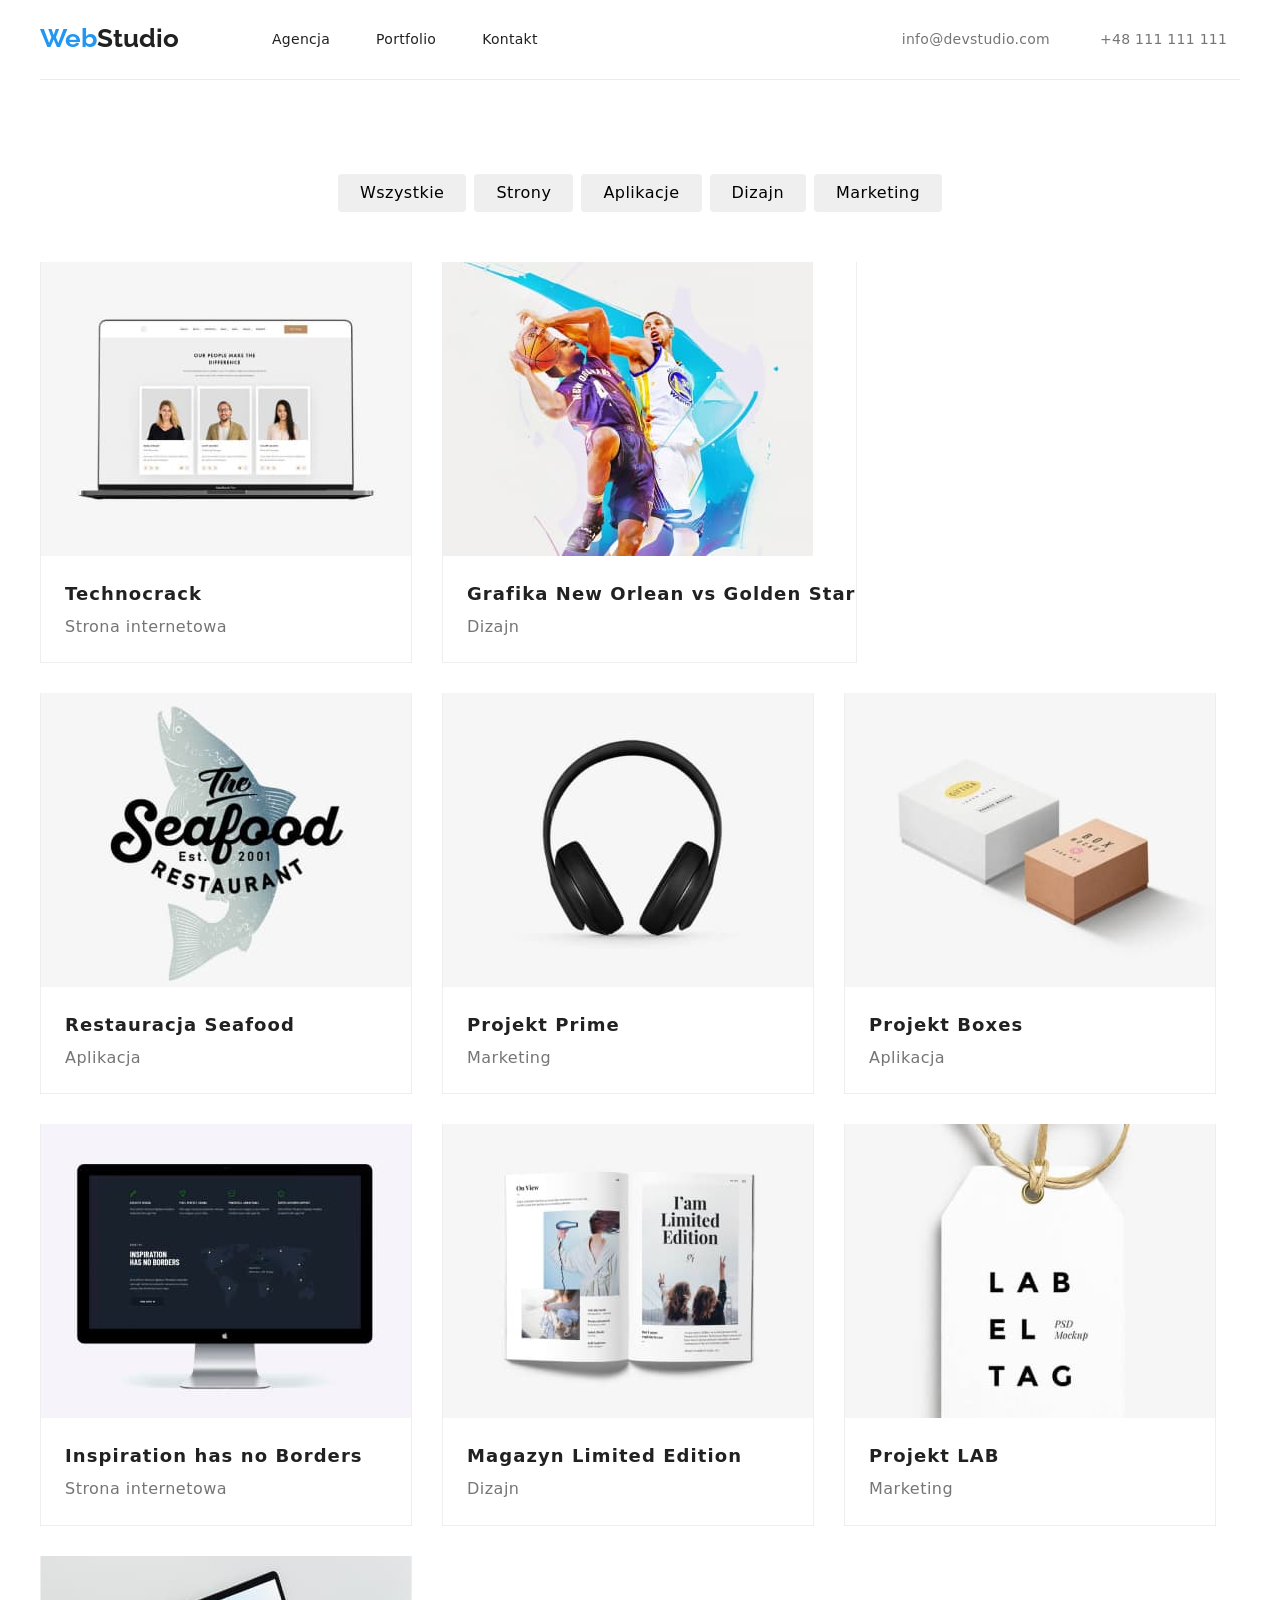
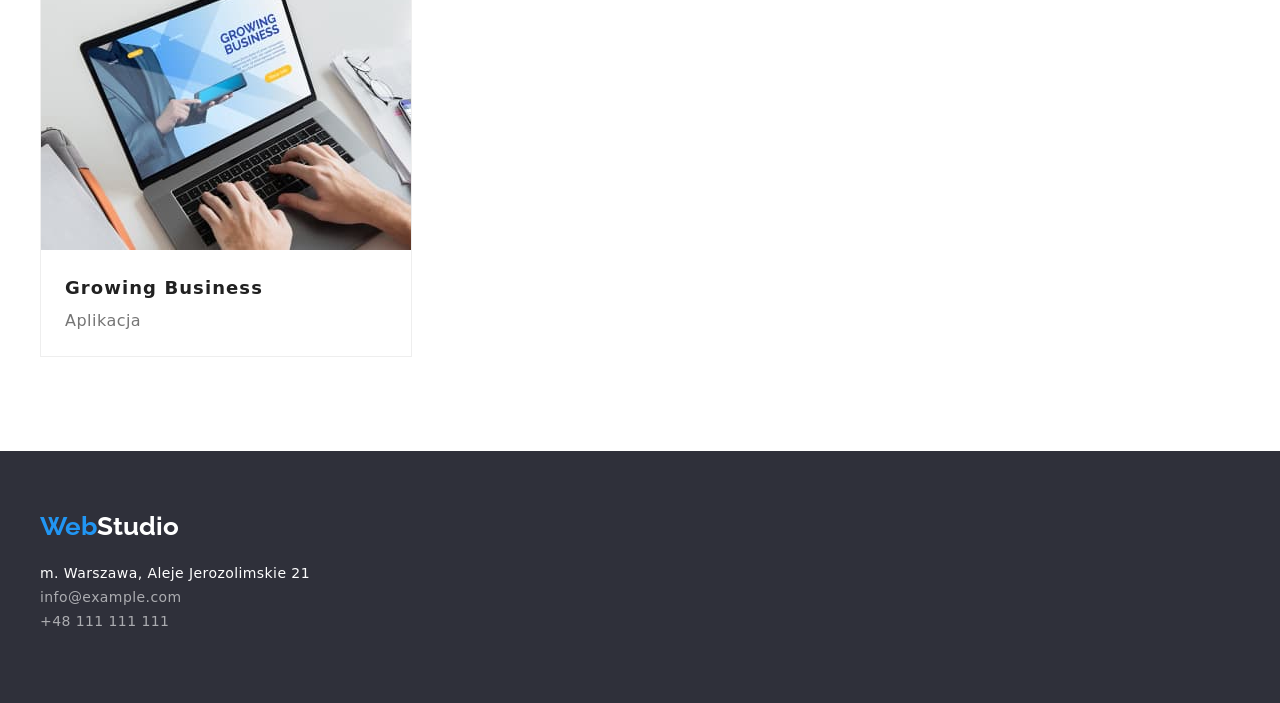
==== commit 1f195eb0: "second web position" ====
--- a/portfolio.html
+++ b/portfolio.html
@@ -42,105 +42,105 @@
       </div>
     </header>
     <main>
-      <section class="portfolio-list">
+      <section class="section container portfolio-list">
         <div class="menu2">
-          <button class="porfolio-button" type="button">Wszystkie</button>
-          <button class="porfolio-button" type="button">Strony</button>
-          <button class="porfolio-button" type="button">Aplikacje</button>
-          <button class="porfolio-button" type="button">Dizajn</button>
-          <button class="porfolio-button" type="button">Marketing</button>
+          <button class="portfolio-button" type="button">Wszystkie</button>
+          <button class="portfolio-button" type="button">Strony</button>
+          <button class="portfolio-button" type="button">Aplikacje</button>
+          <button class="portfolio-button" type="button">Dizajn</button>
+          <button class="portfolio-button" type="button">Marketing</button>
         </div>
-        <div>
+        <div class="portfolio-card">
           <ul>
-            <li>
+            <li class="card-border">
               <img
                 src="./images/portfolio/portfolio1_img.jpg"
                 alt="strona internetowa technocrack"
                 width="370px"
                 height="294px"
               />
-              <p class="porfolio-main-text">Technocrack</p>
-              <p class="porfolio-text">Strona internetowa</p>
+              <p class="portfolio-main-text">Technocrack</p>
+              <p class="portfolio-text">Strona internetowa</p>
             </li>
-            <li>
+            <li class="card-border">
               <img
                 src="./images/portfolio/portfolio2_img.jpg"
                 alt="Dizajn Grafika New Orlean vs Golden Star"
                 width="370px"
                 height="294px"
               />
-              <p class="porfolio-main-text">Grafika New Orlean vs Golden Star</p>
-              <p class="porfolio-text">Dizajn</p>
+              <p class="portfolio-main-text">Grafika New Orlean vs Golden Star</p>
+              <p class="portfolio-text">Dizajn</p>
             </li>
-            <li>
+            <li class="card-border">
               <img
                 src="./images/portfolio/portfolio3_img.jpg"
                 alt="Aplikacja Restauracja Seafood"
                 width="370px"
                 height="294px"
               />
-              <p class="porfolio-main-text">Restauracja Seafood</p>
-              <p class="porfolio-text">Aplikacja</p>
+              <p class="portfolio-main-text">Restauracja Seafood</p>
+              <p class="portfolio-text">Aplikacja</p>
             </li>
-            <li>
+            <li class="card-border">
               <img
                 src="./images/portfolio/portfolio4_img.jpg"
                 alt="Marketing Projekt Prime"
                 width="370px"
                 height="294px"
               />
-              <p class="porfolio-main-text">Projekt Prime</p>
-              <p class="porfolio-text">Marketing</p>
+              <p class="portfolio-main-text">Projekt Prime</p>
+              <p class="portfolio-text">Marketing</p>
             </li>
-            <li>
+            <li class="card-border">
               <img
                 src="./images/portfolio/portfolio5_img.jpg"
                 alt="Aplikacja Projekt Boxes"
                 width="370px"
                 height="294px"
               />
-              <p class="porfolio-main-text">Projekt Boxes</p>
-              <p class="porfolio-text">Aplikacja</p>
+              <p class="portfolio-main-text">Projekt Boxes</p>
+              <p class="portfolio-text">Aplikacja</p>
             </li>
-            <li>
+            <li class="card-border">
               <img
                 src="./images/portfolio/portfolio6_img.jpg"
                 alt="Strona internetowa Inspiration has no Borders"
                 width="370px"
                 height="294px"
               />
-              <p class="porfolio-main-text">Inspiration has no Borders</p>
-              <p class="porfolio-text">Strona internetowa</p>
+              <p class="portfolio-main-text">Inspiration has no Borders</p>
+              <p class="portfolio-text">Strona internetowa</p>
             </li>
-            <li>
+            <li class="card-border">
               <img
                 src="./images/portfolio/portfolio7_img.jpg"
                 alt="Dizajn Magazyn Limited Edition"
                 width="370px"
                 height="294px"
               />
-              <p class="porfolio-main-text">Magazyn Limited Edition</p>
-              <p class="porfolio-text">Dizajn</p>
+              <p class="portfolio-main-text">Magazyn Limited Edition</p>
+              <p class="portfolio-text">Dizajn</p>
             </li>
-            <li>
+            <li class="card-border">
               <img
                 src="./images/portfolio/portfolio8_img.jpg"
                 alt="Marketing Projekt LAB"
                 width="370px"
                 height="294px"
               />
-              <p class="porfolio-main-text">Projekt LAB</p>
-              <p class="porfolio-text">Marketing</p>
+              <p class="portfolio-main-text">Projekt LAB</p>
+              <p class="portfolio-text">Marketing</p>
             </li>
-            <li>
+            <li class="card-border">
               <img
                 src="./images/portfolio/portfolio9_img.jpg"
                 alt="Aplikacja Growing Business"
                 width="370px"
                 height="294px"
               />
-              <p class="porfolio-main-text">Growing Business</p>
-              <p class="porfolio-text">Aplikacja</p>
+              <p class="portfolio-main-text">Growing Business</p>
+              <p class="portfolio-text">Aplikacja</p>
             </li>
           </ul>
         </div>
--- a/css/styles.css
+++ b/css/styles.css
@@ -149,7 +149,7 @@
   letter-spacing: 0.06em;
   text-transform: uppercase;
   padding-top: 200px;
-  padding-bottom: 20px;
+  padding-bottom: 30px;
 }
 .first-page .first-button:hover,
 .first-page .first-button:focus {
@@ -168,6 +168,7 @@
   font-weight: 700;
   font-size: 16px;
   line-height: 1.9;
+  border: none;
   border-radius: 4px;
 }
 
@@ -201,8 +202,7 @@
   list-style-type: none;
   padding-bottom: 50px;
 }
-/* .card-index > .item:not(:last-child) {
-  margin-right: 30px;} */
+
 .job-box ul {
   list-style-type: none;
   justify-content: space-between;
@@ -252,9 +252,7 @@
 
 /*PORTFOLIO*/
 /*Lista portfolio*/
-.portfolio-list ul {
-  list-style-type: none;
-}
+
 .portfolio-list button {
   cursor: pointer;
   font-weight: 500;
@@ -262,23 +260,54 @@
   line-height: 1.6;
   text-align: center;
   letter-spacing: 0.03em;
-}
-.porfolio-button:hover,
-.porfolio-button:focus {
+  padding-left: 22px;
+  padding-right: 22px;
+  border: none;
+  border-radius: 4px;
+  padding-top: 6px;
+  padding-bottom: 6px;
+}
+.portfolio-button:hover,
+.portfolio-button:focus {
   background-color: #2196f3;
-  border-radius: 4px;
   box-shadow: 0px 3px 1px rgba(0, 0, 0, 0.1), 0px 1px 2px rgba(0, 0, 0, 0.08),
     0px 2px 2px rgba(0, 0, 0, 0.12);
 }
-.porfolio-main-text {
+.portfolio-button:active {
+  color: #ffffff;
+}
+.portfolio-main-text {
   font-weight: 700;
   font-size: 18px;
   line-height: 2;
   letter-spacing: 0.06em;
-}
-.porfolio-text {
+  padding-top: 20px;
+  padding-left: 24px;
+}
+.portfolio-text {
   font-size: 16px;
   line-height: 1.9;
   letter-spacing: 0.03em;
   color: #757575;
-}
+  padding-bottom: 20px;
+  padding-left: 24px;
+}
+.menu2 {
+  display: flex;
+  justify-content: center;
+  padding-bottom: 50px;
+}
+.menu2 > .portfolio-button:not(:last-child) {
+  margin-right: 8px;
+}
+.portfolio-card ul {
+  list-style-type: none;
+  display: flex;
+  flex-wrap: wrap;
+  gap: 30px;
+}
+.card-border {
+  border-bottom: 1px solid #eeeeee;
+  border-right: 1px solid #eeeeee;
+  border-left: 1px solid #eeeeee;
+}
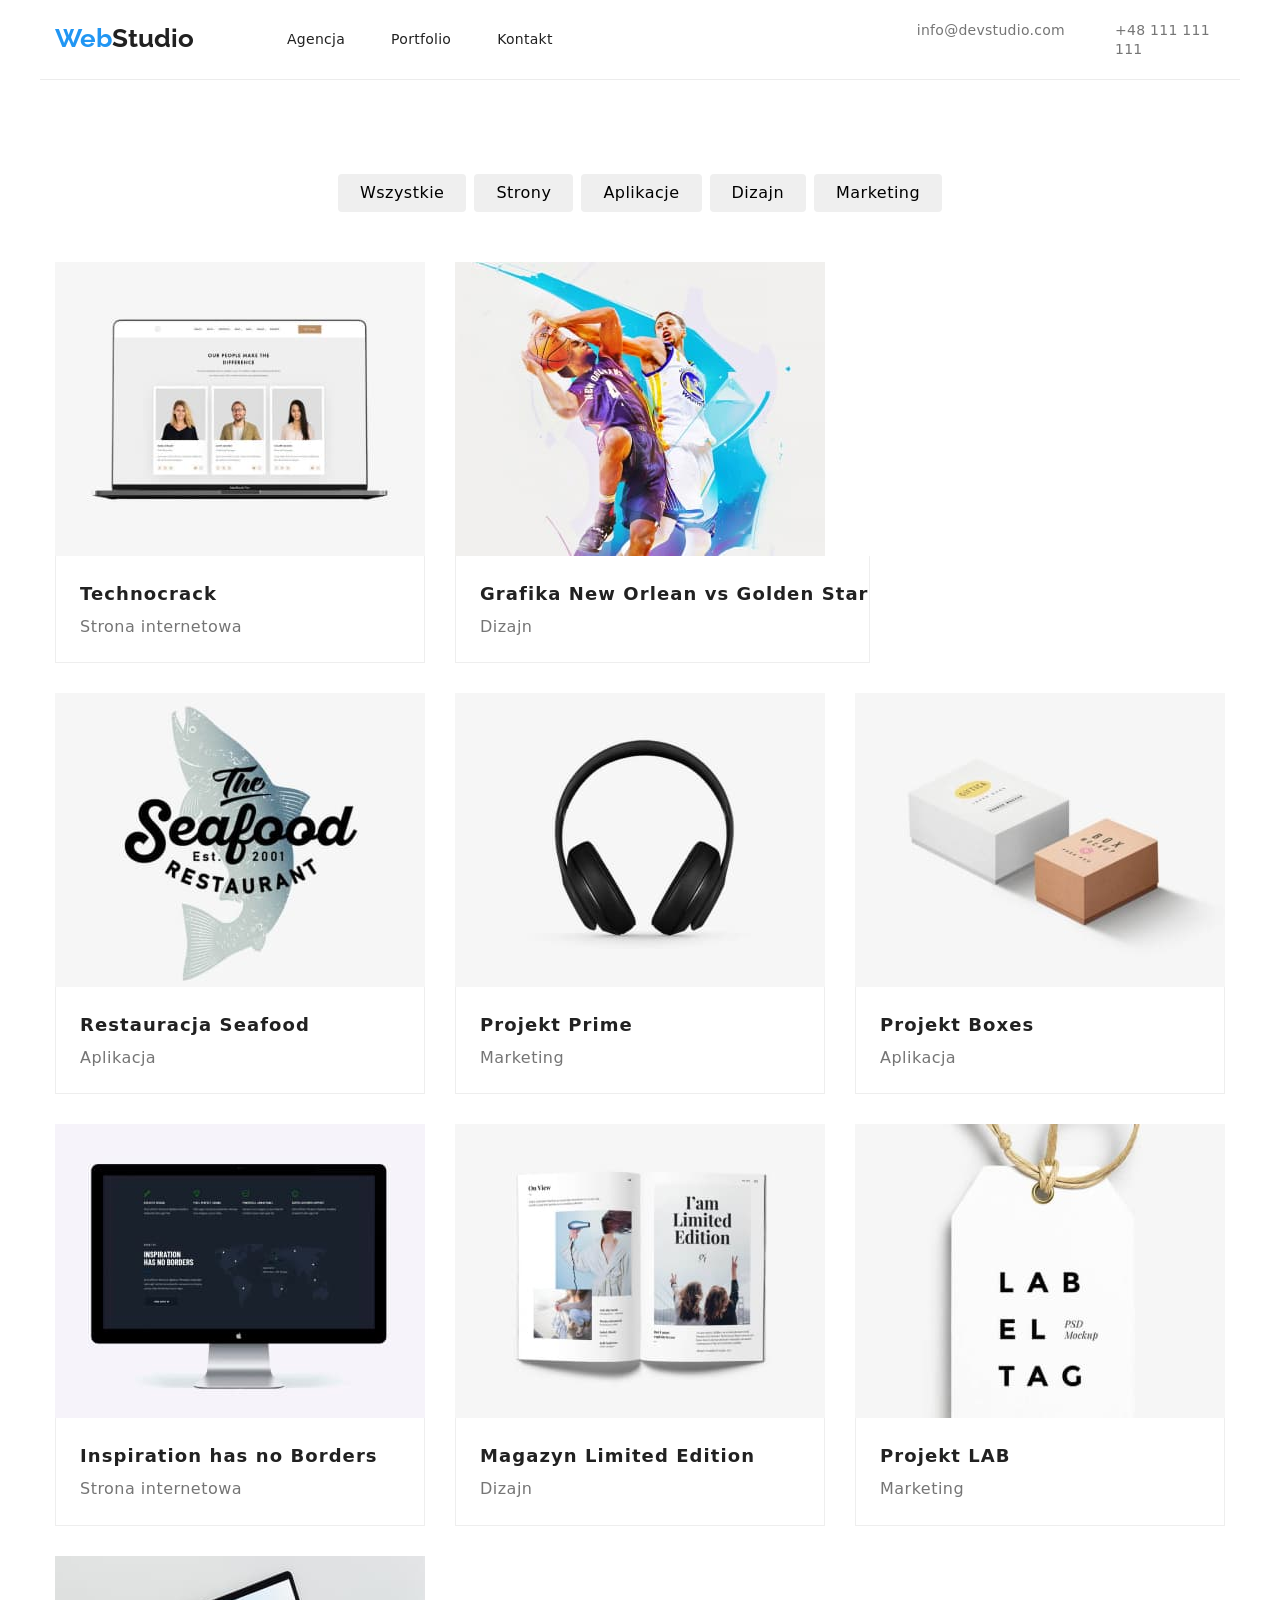
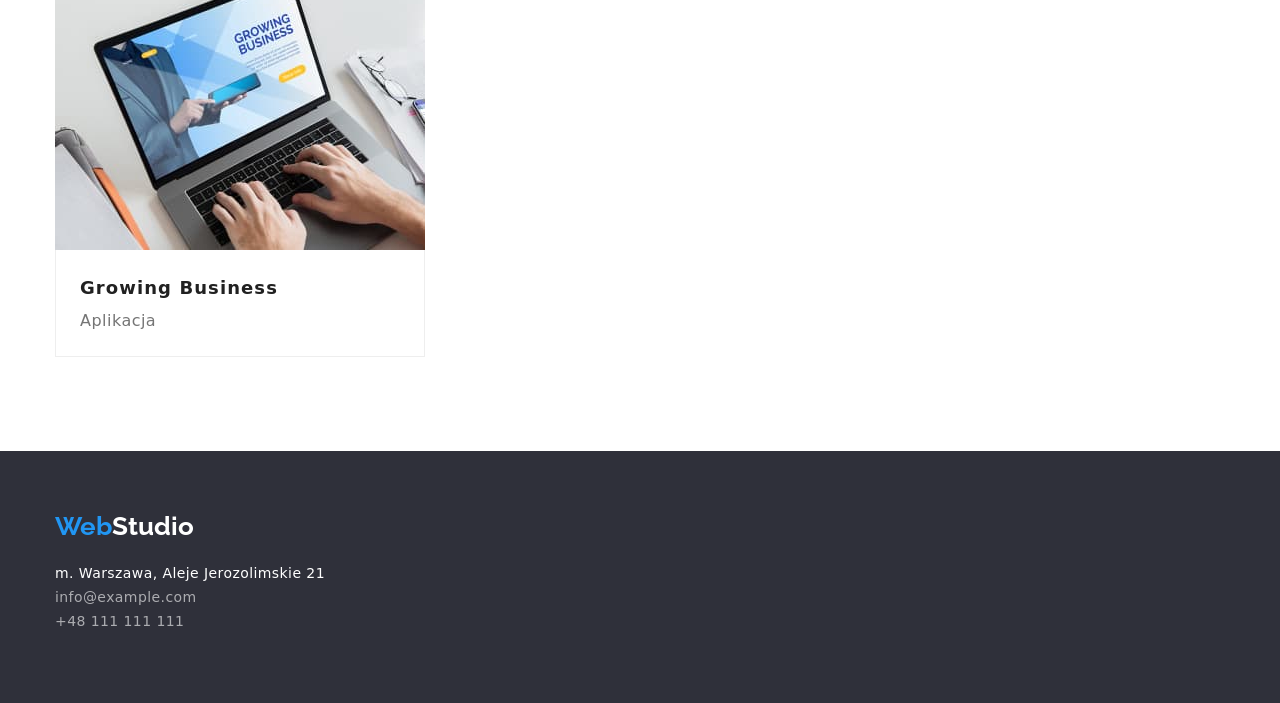
==== commit 15d7b09c: "improvement hw3" ====
--- a/portfolio.html
+++ b/portfolio.html
@@ -52,95 +52,113 @@
         </div>
         <div class="portfolio-card">
           <ul>
-            <li class="card-border">
+            <li>
               <img
                 src="./images/portfolio/portfolio1_img.jpg"
                 alt="strona internetowa technocrack"
-                width="370px"
-                height="294px"
+                width="370"
+                height="294"
               />
-              <p class="portfolio-main-text">Technocrack</p>
-              <p class="portfolio-text">Strona internetowa</p>
+              <div class="card-border">
+                <p class="portfolio-main-text">Technocrack</p>
+                <p class="portfolio-text">Strona internetowa</p>
+              </div>
             </li>
-            <li class="card-border">
+            <li>
               <img
                 src="./images/portfolio/portfolio2_img.jpg"
                 alt="Dizajn Grafika New Orlean vs Golden Star"
-                width="370px"
-                height="294px"
+                width="370"
+                height="294"
               />
-              <p class="portfolio-main-text">Grafika New Orlean vs Golden Star</p>
-              <p class="portfolio-text">Dizajn</p>
+              <div class="card-border">
+                <p class="portfolio-main-text">Grafika New Orlean vs Golden Star</p>
+                <p class="portfolio-text">Dizajn</p>
+              </div>
             </li>
-            <li class="card-border">
+            <li>
               <img
                 src="./images/portfolio/portfolio3_img.jpg"
                 alt="Aplikacja Restauracja Seafood"
-                width="370px"
-                height="294px"
+                width="370"
+                height="294"
               />
-              <p class="portfolio-main-text">Restauracja Seafood</p>
-              <p class="portfolio-text">Aplikacja</p>
+              <div class="card-border">
+                <p class="portfolio-main-text">Restauracja Seafood</p>
+                <p class="portfolio-text">Aplikacja</p>
+              </div>
             </li>
-            <li class="card-border">
+            <li>
               <img
                 src="./images/portfolio/portfolio4_img.jpg"
                 alt="Marketing Projekt Prime"
-                width="370px"
-                height="294px"
+                width="370"
+                height="294"
               />
-              <p class="portfolio-main-text">Projekt Prime</p>
-              <p class="portfolio-text">Marketing</p>
+              <div class="card-border">
+                <p class="portfolio-main-text">Projekt Prime</p>
+                <p class="portfolio-text">Marketing</p>
+              </div>
             </li>
-            <li class="card-border">
+            <li>
               <img
                 src="./images/portfolio/portfolio5_img.jpg"
                 alt="Aplikacja Projekt Boxes"
-                width="370px"
-                height="294px"
+                width="370"
+                height="294"
               />
-              <p class="portfolio-main-text">Projekt Boxes</p>
-              <p class="portfolio-text">Aplikacja</p>
+              <div class="card-border">
+                <p class="portfolio-main-text">Projekt Boxes</p>
+                <p class="portfolio-text">Aplikacja</p>
+              </div>
             </li>
-            <li class="card-border">
+            <li>
               <img
                 src="./images/portfolio/portfolio6_img.jpg"
                 alt="Strona internetowa Inspiration has no Borders"
-                width="370px"
-                height="294px"
+                width="370"
+                height="294"
               />
-              <p class="portfolio-main-text">Inspiration has no Borders</p>
-              <p class="portfolio-text">Strona internetowa</p>
+              <div class="card-border">
+                <p class="portfolio-main-text">Inspiration has no Borders</p>
+                <p class="portfolio-text">Strona internetowa</p>
+              </div>
             </li>
-            <li class="card-border">
+            <li>
               <img
                 src="./images/portfolio/portfolio7_img.jpg"
                 alt="Dizajn Magazyn Limited Edition"
-                width="370px"
-                height="294px"
+                width="370"
+                height="294"
               />
-              <p class="portfolio-main-text">Magazyn Limited Edition</p>
-              <p class="portfolio-text">Dizajn</p>
+              <div class="card-border">
+                <p class="portfolio-main-text">Magazyn Limited Edition</p>
+                <p class="portfolio-text">Dizajn</p>
+              </div>
             </li>
-            <li class="card-border">
+            <li>
               <img
                 src="./images/portfolio/portfolio8_img.jpg"
                 alt="Marketing Projekt LAB"
-                width="370px"
-                height="294px"
+                width="370"
+                height="294"
               />
-              <p class="portfolio-main-text">Projekt LAB</p>
-              <p class="portfolio-text">Marketing</p>
+              <div class="card-border">
+                <p class="portfolio-main-text">Projekt LAB</p>
+                <p class="portfolio-text">Marketing</p>
+              </div>
             </li>
-            <li class="card-border">
+            <li>
               <img
                 src="./images/portfolio/portfolio9_img.jpg"
                 alt="Aplikacja Growing Business"
-                width="370px"
-                height="294px"
+                width="370"
+                height="294"
               />
-              <p class="portfolio-main-text">Growing Business</p>
-              <p class="portfolio-text">Aplikacja</p>
+              <div class="card-border">
+                <p class="portfolio-main-text">Growing Business</p>
+                <p class="portfolio-text">Aplikacja</p>
+              </div>
             </li>
           </ul>
         </div>
@@ -148,26 +166,26 @@
     </main>
     <footer>
       <section class="footer-box">
-        <div class=" container">
-        <div class="footer-logo">
-          <a class="logo" href="./index.html"><span class="text-blue">Web</span>Studio</a>
+        <div class="container">
+          <div class="footer-logo">
+            <a class="logo" href="./index.html"><span class="text-blue">Web</span>Studio</a>
           </div>
           <div class="footer-nav-contact">
-          <address>
-            <ul class="footer-address">
-              <li>
-                <a href="https://goo.gl/maps/KbZr57rCnXVUUgMi8" target="_blank"
-                  >m. Warszawa, Aleje Jerozolimskie 21</a
-                >
-              </li>
+            <address>
+              <ul class="footer-address">
+                <li>
+                  <a href="https://goo.gl/maps/KbZr57rCnXVUUgMi8" target="_blank"
+                    >m. Warszawa, Aleje Jerozolimskie 21</a
+                  >
+                </li>
+              </ul>
+            </address>
+            <ul class="footer-contact">
+              <li><a href="mailto:info@example.com">info@example.com</a></li>
+              <li><a href="tel:+48111111111">+48 111 111 111</a></li>
             </ul>
-          </address>
-          <ul class="footer-contact">
-            <li><a href="mailto:info@example.com">info@example.com</a></li>
-            <li><a href="tel:+48111111111">+48 111 111 111</a></li>
-          </ul>
+          </div>
         </div>
-      </div>
       </section>
     </footer>
   </body>
--- a/css/styles.css
+++ b/css/styles.css
@@ -20,6 +20,7 @@
 .container {
   max-width: 1200px;
   margin: 0 auto;
+  padding: 0 15px;
 }
 .section {
   padding-bottom: 94px;
@@ -162,7 +163,6 @@
   height: 50px;
   background: #2196f3;
   margin: 0 auto;
-  padding: auto;
   text-align: center;
   color: #ffffff;
   font-weight: 700;
@@ -176,6 +176,7 @@
 .feature-box {
   list-style-type: none;
   display: flex;
+  gap:30px;
 }
 .text-feature {
   font-weight: 700;
@@ -212,9 +213,7 @@
 .job-box {
   padding-top: 0;
 }
-.job-box li:not(:last-child) {
-  margin-right: 30px;
-}
+
 /*Nasz zespół*/
 .team-box {
   background-color: #f5f4fa;
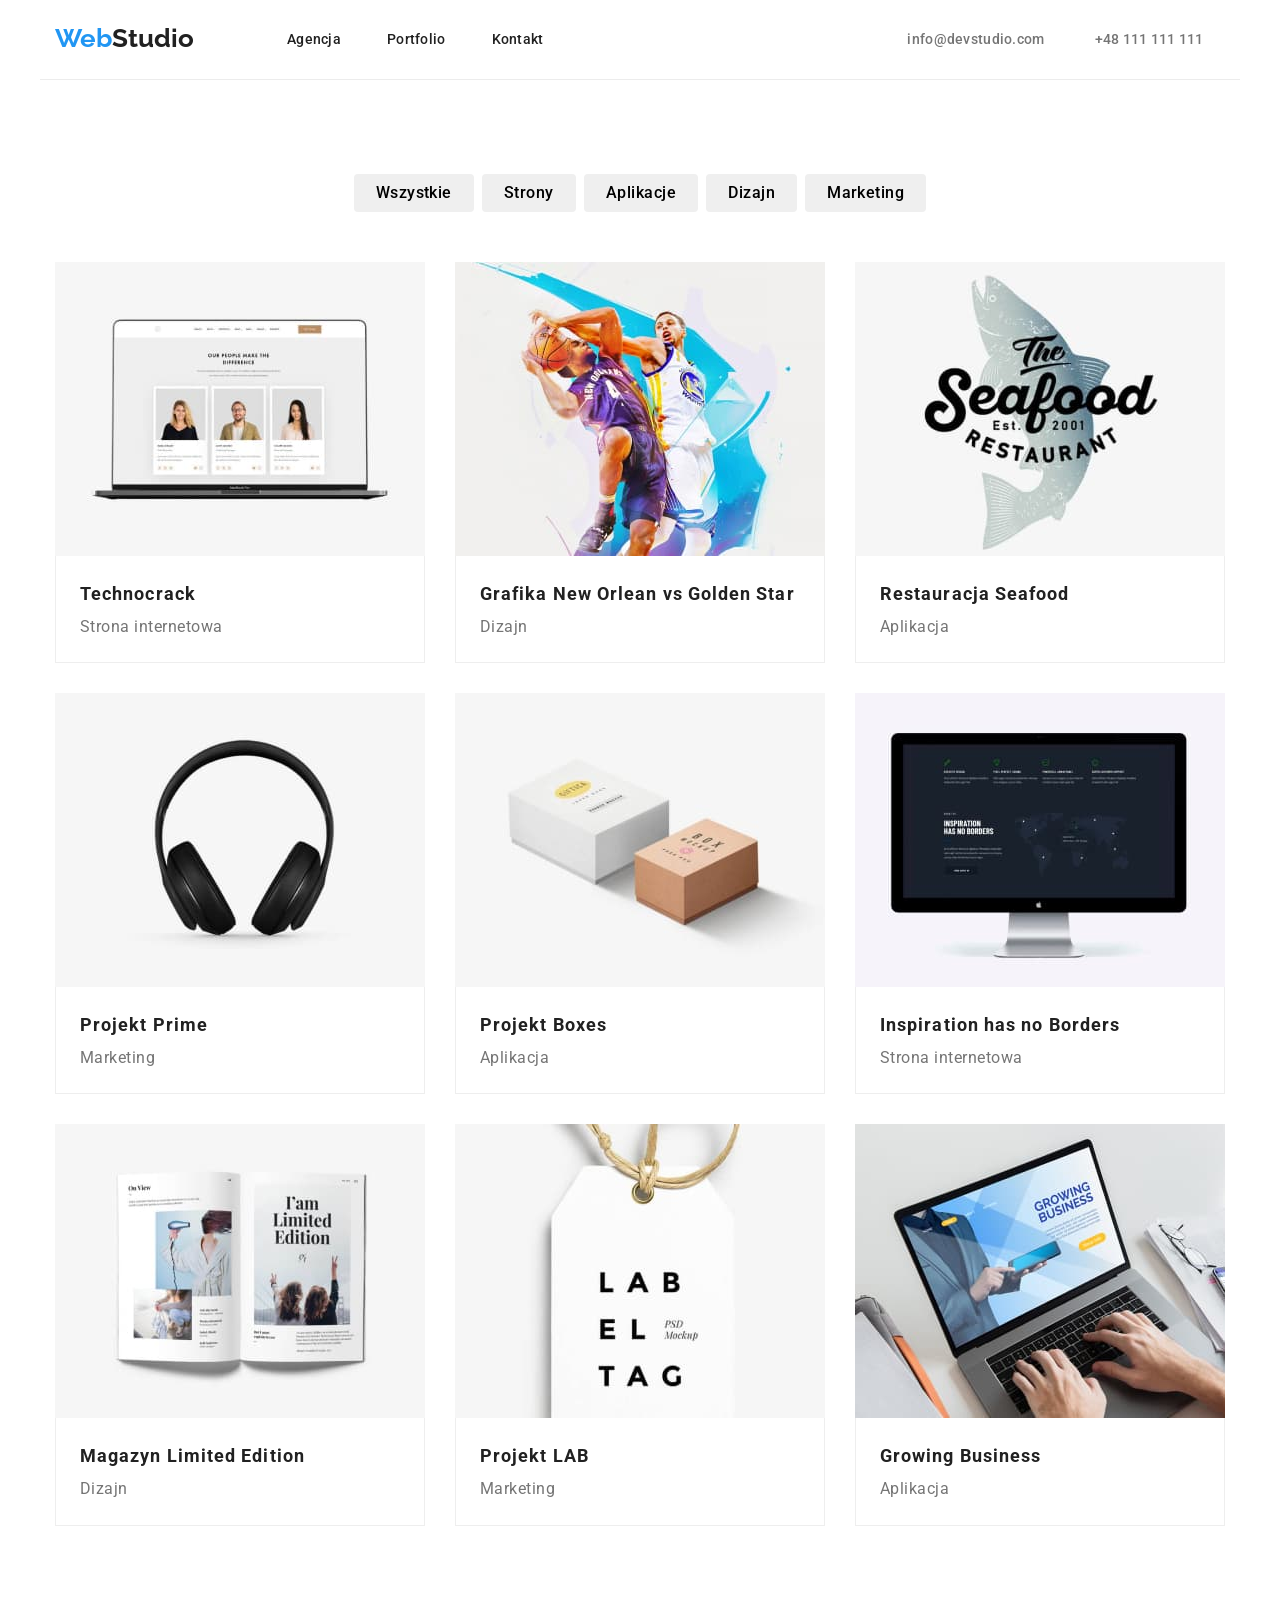
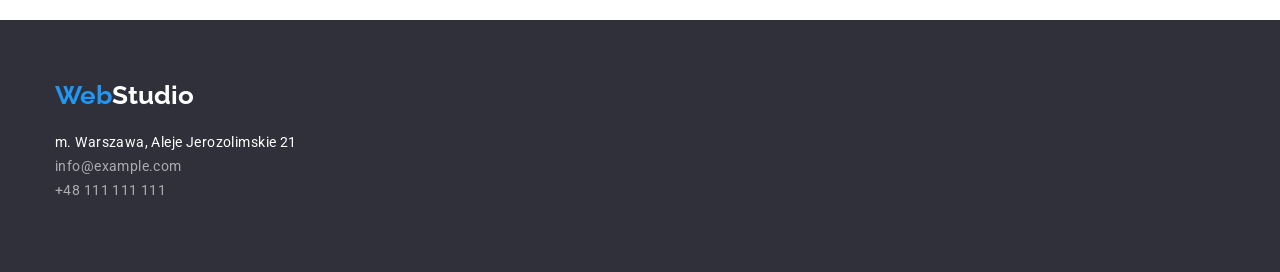
==== commit d1b2af40: "modern-normalize" ====
--- a/portfolio.html
+++ b/portfolio.html
@@ -5,19 +5,19 @@
     <meta http-equiv="X-UA-Compatible" content="IE=edge" />
     <meta name="viewport" content="width=device-width, initial-scale=1.0" />
     <title>Portfolio</title>
+    <link
+      rel="stylesheet"
+      href="https://cdnjs.cloudflare.com/ajax/libs/modern-normalize/1.1.0/modern-normalize.min.css"
+      integrity="sha512-wpPYUAdjBVSE4KJnH1VR1HeZfpl1ub8YT/NKx4PuQ5NmX2tKuGu6U/JRp5y+Y8XG2tV+wKQpNHVUX03MfMFn9Q=="
+      crossorigin="anonymous"
+      referrerpolicy="no-referrer"
+    />
     <link href="./css/styles.css" rel="stylesheet" />
     <link rel="preconnect" href="https://fonts.googleapis.com" />
     <link rel="preconnect" href="https://fonts.gstatic.com" crossorigin />
     <link
       href="https://fonts.googleapis.com/css2?family=Raleway:wght@700&family=Roboto:wght@400;500;700;900&display=swap"
       rel="stylesheet"
-    />
-    <link
-      rel="stylesheet"
-      href="https://cdnjs.cloudflare.com/ajax/libs/modern-normalize/1.1.0/modern-normalize.min.css"
-      integrity="sha512-wpPYUAdjBVSE4KJnH1VR1HeZfpl1ub8YT/NKx4PuQ5NmX2tKuGu6U/JRp5y+Y8XG2tV+wKQpNHVUX03MfMFn9Q=="
-      crossorigin="anonymous"
-      referrerpolicy="no-referrer"
     />
   </head>
   <body>
